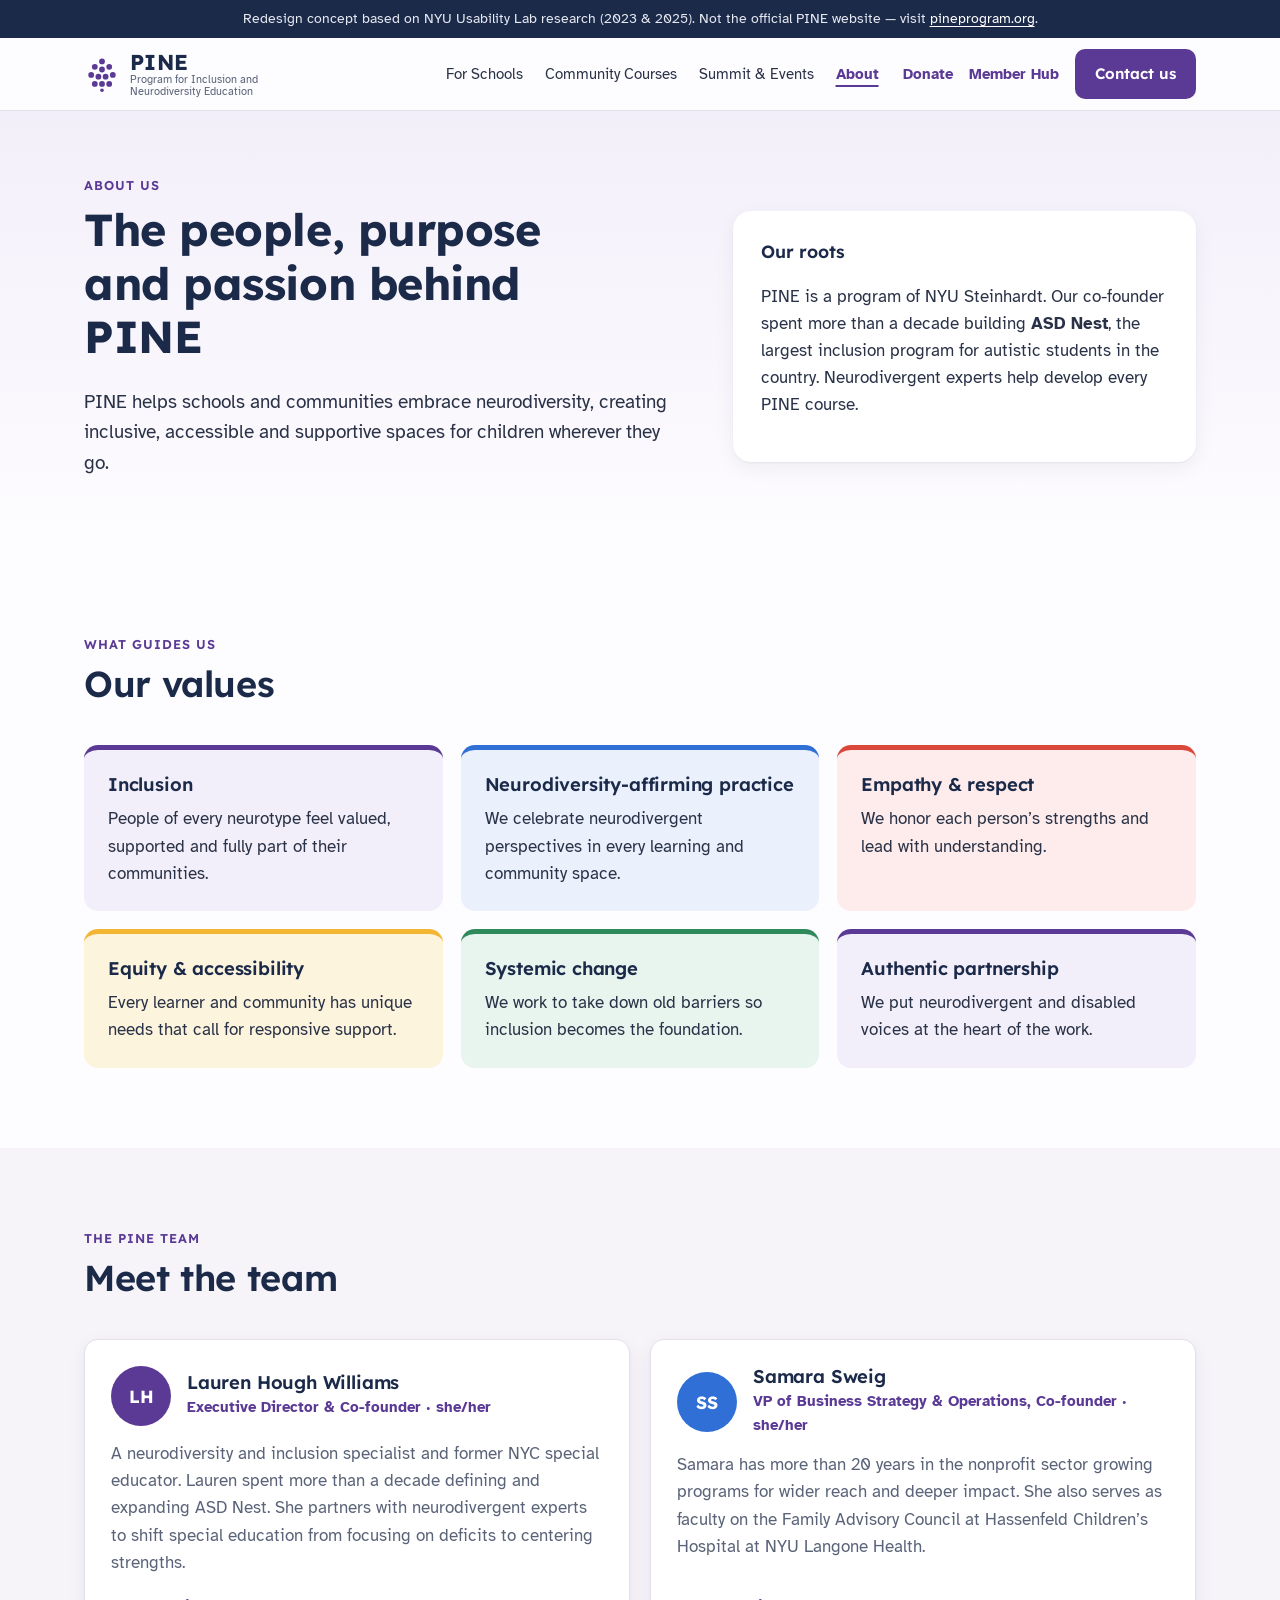
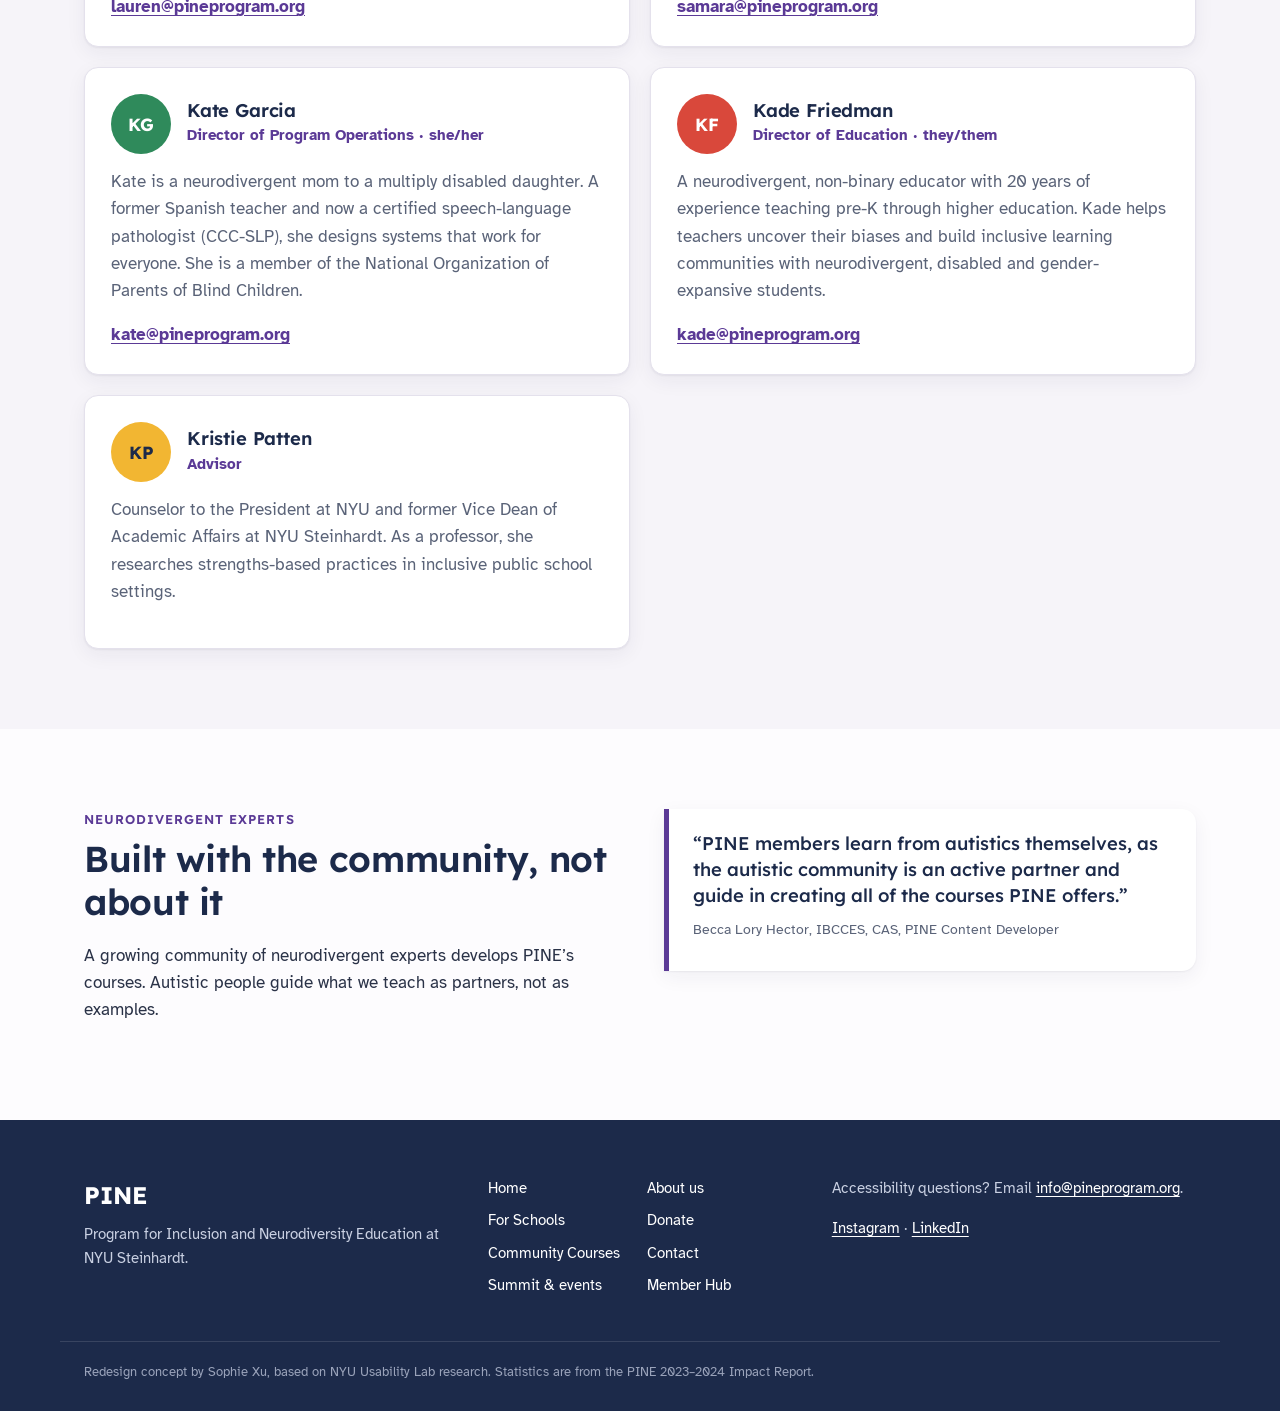
==== about.html @ afcb5412 "Add redesigned inner pages: schools, community, summit, about, donate, contact Shared header/footer " ====
<!doctype html>
<html lang="en">
<head>
  <meta charset="utf-8">
  <meta name="viewport" content="width=device-width, initial-scale=1">
  <title>About PINE — PINE (Redesign Concept)</title>
  <meta name="description" content="The people, purpose and values behind the Program for Inclusion and Neurodiversity Education at NYU Steinhardt.">
  <link rel="preconnect" href="https://fonts.googleapis.com">
  <link rel="preconnect" href="https://fonts.gstatic.com" crossorigin>
  <link href="https://fonts.googleapis.com/css2?family=Atkinson+Hyperlegible:wght@400;700&family=Lexend:wght@500;600;700&display=swap" rel="stylesheet">
  <link rel="stylesheet" href="styles.css">
</head>
<body>
  <a class="skip" href="#main">Skip to content</a>

  <div class="concept-bar" role="note">
    Redesign concept based on NYU Usability Lab research (2023 &amp; 2025). Not the official PINE website — visit <a href="https://www.pineprogram.org/">pineprogram.org</a>.
  </div>

  <header class="site-header">
    <div class="wrap header-inner">
      <a class="brand" href="index.html" aria-label="PINE home">
        <svg class="brand-mark" viewBox="0 0 40 40" aria-hidden="true">
          <g fill="currentColor">
            <circle cx="20" cy="6" r="3.2"/><circle cx="12" cy="12" r="3.2"/><circle cx="28" cy="12" r="3.2"/>
            <circle cx="20" cy="15" r="3.2"/><circle cx="8" cy="21" r="3.2"/><circle cx="32" cy="21" r="3.2"/>
            <circle cx="16" cy="23" r="3.2"/><circle cx="24" cy="23" r="3.2"/><circle cx="12" cy="31" r="3.2"/>
            <circle cx="28" cy="31" r="3.2"/><circle cx="20" cy="31" r="3.2"/><circle cx="20" cy="38" r="2"/>
          </g>
        </svg>
        <span class="brand-text"><strong>PINE</strong><small>Program for Inclusion and<br>Neurodiversity Education</small></span>
      </a>

      <button class="nav-toggle" aria-expanded="false" aria-controls="site-nav">
        <span class="sr-only">Menu</span><span class="bars" aria-hidden="true"></span>
      </button>

      <nav id="site-nav" class="site-nav" aria-label="Main">
        <ul>
          <li><a href="accelerator.html">For Schools</a></li>
          <li><a href="community.html">Community Courses</a></li>
          <li><a href="summit.html">Summit &amp; Events</a></li>
          <li><a href="about.html" aria-current="page">About</a></li>
        </ul>
        <div class="nav-actions">
          <a class="link-quiet" href="donate.html">Donate</a>
          <a class="link-quiet" href="https://pine.kdp.io/">Member Hub</a>
          <a class="btn btn-primary" href="contact.html">Contact us</a>
        </div>
      </nav>
    </div>
  </header>

  <main id="main">
    <section class="page-hero">
      <div class="wrap page-hero-grid">
        <div>
          <p class="eyebrow">About us</p>
          <h1>The people, purpose and passion behind PINE</h1>
          <p class="lead">PINE helps schools and communities embrace neurodiversity, creating inclusive, accessible and supportive spaces for children wherever they go.</p>
        </div>
        <div class="fact-card">
          <p class="fact-title">Our roots</p>
          <p>PINE is a program of NYU Steinhardt. Our co-founder spent more than a decade building <strong>ASD Nest</strong>, the largest inclusion program for autistic students in the country. Neurodivergent experts help develop every PINE course.</p>
        </div>
      </div>
    </section>

    <section class="section" aria-labelledby="values-title">
      <div class="wrap">
        <div class="section-head">
          <p class="eyebrow">What guides us</p>
          <h2 id="values-title">Our values</h2>
        </div>
        <ul class="values-grid">
          <li class="value v-purple"><h3>Inclusion</h3><p>People of every neurotype feel valued, supported and fully part of their communities.</p></li>
          <li class="value v-blue"><h3>Neurodiversity-affirming practice</h3><p>We celebrate neurodivergent perspectives in every learning and community space.</p></li>
          <li class="value v-red"><h3>Empathy &amp; respect</h3><p>We honor each person’s strengths and lead with understanding.</p></li>
          <li class="value v-yellow"><h3>Equity &amp; accessibility</h3><p>Every learner and community has unique needs that call for responsive support.</p></li>
          <li class="value v-green"><h3>Systemic change</h3><p>We work to take down old barriers so inclusion becomes the foundation.</p></li>
          <li class="value v-purple"><h3>Authentic partnership</h3><p>We put neurodivergent and disabled voices at the heart of the work.</p></li>
        </ul>
      </div>
    </section>

    <section class="section section-tint" aria-labelledby="team-title">
      <div class="wrap">
        <div class="section-head">
          <p class="eyebrow">The PINE team</p>
          <h2 id="team-title">Meet the team</h2>
        </div>
        <div class="team-grid">
          <article class="person">
            <div class="person-head">
              <span class="session-avatar av-purple" aria-hidden="true">LH</span>
              <div><h3>Lauren Hough Williams</h3><p class="role">Executive Director &amp; Co-founder · she/her</p></div>
            </div>
            <p>A neurodiversity and inclusion specialist and former NYC special educator. Lauren spent more than a decade defining and expanding ASD Nest. She partners with neurodivergent experts to shift special education from focusing on deficits to centering strengths.</p>
            <a class="person-mail" href="mailto:lauren@pineprogram.org">lauren@pineprogram.org</a>
          </article>
          <article class="person">
            <div class="person-head">
              <span class="session-avatar av-blue" aria-hidden="true">SS</span>
              <div><h3>Samara Sweig</h3><p class="role">VP of Business Strategy &amp; Operations, Co-founder · she/her</p></div>
            </div>
            <p>Samara has more than 20 years in the nonprofit sector growing programs for wider reach and deeper impact. She also serves as faculty on the Family Advisory Council at Hassenfeld Children’s Hospital at NYU Langone Health.</p>
            <a class="person-mail" href="mailto:samara@pineprogram.org">samara@pineprogram.org</a>
          </article>
          <article class="person">
            <div class="person-head">
              <span class="session-avatar av-green" aria-hidden="true">KG</span>
              <div><h3>Kate Garcia</h3><p class="role">Director of Program Operations · she/her</p></div>
            </div>
            <p>Kate is a neurodivergent mom to a multiply disabled daughter. A former Spanish teacher and now a certified speech-language pathologist (CCC-SLP), she designs systems that work for everyone. She is a member of the National Organization of Parents of Blind Children.</p>
            <a class="person-mail" href="mailto:kate@pineprogram.org">kate@pineprogram.org</a>
          </article>
          <article class="person">
            <div class="person-head">
              <span class="session-avatar av-red" aria-hidden="true">KF</span>
              <div><h3>Kade Friedman</h3><p class="role">Director of Education · they/them</p></div>
            </div>
            <p>A neurodivergent, non-binary educator with 20 years of experience teaching pre-K through higher education. Kade helps teachers uncover their biases and build inclusive learning communities with neurodivergent, disabled and gender-expansive students.</p>
            <a class="person-mail" href="mailto:kade@pineprogram.org">kade@pineprogram.org</a>
          </article>
          <article class="person">
            <div class="person-head">
              <span class="session-avatar av-yellow" aria-hidden="true">KP</span>
              <div><h3>Kristie Patten</h3><p class="role">Advisor</p></div>
            </div>
            <p>Counselor to the President at NYU and former Vice Dean of Academic Affairs at NYU Steinhardt. As a professor, she researches strengths-based practices in inclusive public school settings.</p>
          </article>
        </div>
      </div>
    </section>

    <section class="section" aria-labelledby="experts-title">
      <div class="wrap split">
        <div>
          <p class="eyebrow">Neurodivergent experts</p>
          <h2 id="experts-title">Built with the community, not about it</h2>
          <p>A growing community of neurodivergent experts develops PINE’s courses. Autistic people guide what we teach as partners, not as examples.</p>
        </div>
        <figure class="pull">
          <blockquote><p>“PINE members learn from autistics themselves, as the autistic community is an active partner and guide in creating all of the courses PINE offers.”</p></blockquote>
          <figcaption>Becca Lory Hector, IBCCES, CAS, PINE Content Developer</figcaption>
        </figure>
      </div>
    </section>
  </main>

  <footer class="site-footer">
    <div class="wrap footer-grid">
      <div>
        <p class="footer-brand">PINE</p>
        <p>Program for Inclusion and Neurodiversity Education at NYU Steinhardt.</p>
      </div>
      <nav aria-label="Footer">
        <ul>
          <li><a href="index.html">Home</a></li>
          <li><a href="accelerator.html">For Schools</a></li>
          <li><a href="community.html">Community Courses</a></li>
          <li><a href="summit.html">Summit &amp; events</a></li>
          <li><a href="about.html">About us</a></li>
          <li><a href="donate.html">Donate</a></li>
          <li><a href="contact.html">Contact</a></li>
          <li><a href="https://pine.kdp.io/">Member Hub</a></li>
        </ul>
      </nav>
      <div>
        <p>Accessibility questions? Email <a href="mailto:info@pineprogram.org?subject=Accessibility%20Inquiry">info@pineprogram.org</a>.</p>
        <p class="social"><a href="https://www.instagram.com/pineprogram">Instagram</a> · <a href="https://www.linkedin.com/company/pineprogram">LinkedIn</a></p>
      </div>
    </div>
    <p class="wrap footer-note">Redesign concept by Sophie Xu, based on NYU Usability Lab research. Statistics are from the PINE 2023–2024 Impact Report.</p>
  </footer>

  <script src="site.js"></script>
</body>
</html>
---- styles.css ----
/* PINE redesign concept
   Research-driven choices: body text at a comfortable reading size (not oversized/bold),
   generous side margins, clear heading hierarchy, short text blocks, purple brand lead. */

:root {
  --purple: #5b3a96;
  --purple-dark: #3f2670;
  --purple-tint: #f3effa;
  --navy: #1c2a4a;
  --ink: #2a3247;
  --muted: #5a6378;
  --line: #e4e1ec;
  --bg: #fdfcfe;
  --tint: #f6f4f9;
  --blue: #2f6fd6;
  --blue-tint: #eaf1fd;
  --green: #2f8a5b;
  --green-tint: #e8f5ee;
  --yellow: #f2b632;
  --yellow-tint: #fdf4dd;
  --red: #d9483b;
  --red-tint: #fdeceb;
  --radius: 14px;
  --shadow: 0 1px 2px rgba(28, 42, 74, .06), 0 6px 20px rgba(28, 42, 74, .06);
  --wrap: 1160px;
  --font-body: "Atkinson Hyperlegible", system-ui, -apple-system, "Segoe UI", sans-serif;
  --font-head: "Lexend", system-ui, -apple-system, "Segoe UI", sans-serif;
}

*, *::before, *::after { box-sizing: border-box; }
html { scroll-behavior: smooth; scroll-padding-top: 88px; }
@media (prefers-reduced-motion: reduce) { html { scroll-behavior: auto; } * { transition: none !important; } }

body {
  margin: 0;
  font-family: var(--font-body);
  font-size: 1.0625rem;
  line-height: 1.6;
  color: var(--ink);
  background: var(--bg);
  -webkit-font-smoothing: antialiased;
}

h1, h2, h3 { font-family: var(--font-head); color: var(--navy); line-height: 1.2; margin: 0 0 .5em; letter-spacing: -.01em; }
h1 { font-size: clamp(2rem, 4.2vw, 3.1rem); font-weight: 700; }
h2 { font-size: clamp(1.6rem, 3vw, 2.25rem); font-weight: 600; }
h3 { font-size: 1.15rem; font-weight: 600; }
p { margin: 0 0 1em; }
a { color: var(--purple); text-underline-offset: 3px; }
a:hover { color: var(--purple-dark); }
:focus-visible { outline: 3px solid var(--blue); outline-offset: 3px; border-radius: 4px; }
img { max-width: 100%; }

.wrap { width: 100%; max-width: var(--wrap); margin: 0 auto; padding: 0 24px; }
@media (max-width: 600px) { .wrap { padding: 0 16px; } }

.sr-only { position: absolute; width: 1px; height: 1px; padding: 0; margin: -1px; overflow: hidden; clip: rect(0 0 0 0); white-space: nowrap; border: 0; }
.skip { position: absolute; left: 12px; top: -60px; background: var(--navy); color: #fff; padding: 10px 16px; border-radius: 8px; z-index: 100; }
.skip:focus { top: 12px; color: #fff; }

.concept-bar { background: var(--navy); color: #e6e9f2; font-size: .85rem; text-align: center; padding: 8px 16px; }
.concept-bar a { color: #fff; }

/* Buttons */
.btn {
  display: inline-flex; align-items: center; justify-content: center; gap: .4em;
  font-family: var(--font-head); font-weight: 600; font-size: .95rem;
  padding: .7em 1.2em; border-radius: 10px; text-decoration: none;
  border: 2px solid transparent; cursor: pointer; transition: background .15s, color .15s, border-color .15s;
}
.btn-lg { font-size: 1.02rem; padding: .85em 1.4em; }
.btn-primary { background: var(--purple); color: #fff; }
.btn-primary:hover { background: var(--purple-dark); color: #fff; }
.btn-ghost { background: transparent; color: var(--purple); border-color: var(--purple); }
.btn-ghost:hover { background: var(--purple-tint); }
.btn-light { background: #fff; color: var(--purple-dark); }
.btn-light:hover { background: var(--purple-tint); color: var(--purple-dark); }

.eyebrow { font-family: var(--font-head); font-size: .8rem; font-weight: 600; letter-spacing: .08em; text-transform: uppercase; color: var(--purple); margin-bottom: .6em; }
.eyebrow-light { color: #cdbff0; }

/* Header */
.site-header { position: sticky; top: 0; z-index: 50; background: rgba(253, 252, 254, .94); backdrop-filter: saturate(1.4) blur(8px); border-bottom: 1px solid var(--line); }
.header-inner { display: flex; align-items: center; gap: 24px; min-height: 72px; }
.brand { display: flex; align-items: center; gap: 10px; text-decoration: none; color: var(--purple); }
.brand-mark { width: 36px; height: 36px; }
.brand-text { display: flex; flex-direction: column; line-height: 1.1; }
.brand-text strong { font-family: var(--font-head); font-size: 1.35rem; color: var(--navy); letter-spacing: .02em; }
.brand-text small { font-size: .68rem; color: var(--muted); }
.site-nav { display: flex; align-items: center; gap: 24px; margin-left: auto; }
.site-nav ul { display: flex; gap: 22px; list-style: none; margin: 0; padding: 0; }
.site-nav ul a { color: var(--ink); text-decoration: none; font-size: .95rem; }
.site-nav ul a:hover { color: var(--purple); text-decoration: underline; }
.nav-actions { display: flex; align-items: center; gap: 16px; }
.link-quiet { font-size: .95rem; font-weight: 700; text-decoration: none; }
.nav-toggle { display: none; margin-left: auto; background: none; border: 0; padding: 10px; cursor: pointer; }
.bars, .bars::before, .bars::after { display: block; width: 24px; height: 2px; background: var(--navy); position: relative; border-radius: 2px; }
.bars::before, .bars::after { content: ""; position: absolute; }
.bars::before { top: -7px; } .bars::after { top: 7px; }

@media (max-width: 980px) {
  .nav-toggle { display: block; }
  .site-nav { display: none; position: absolute; left: 0; right: 0; top: 100%; background: var(--bg); border-bottom: 1px solid var(--line); flex-direction: column; align-items: stretch; padding: 12px 16px 20px; gap: 12px; box-shadow: var(--shadow); }
  .site-nav.open { display: flex; }
  .site-nav ul { flex-direction: column; gap: 0; }
  .site-nav ul a { display: block; padding: 12px 4px; border-bottom: 1px solid var(--line); font-size: 1.05rem; }
  .nav-actions { flex-direction: column; align-items: stretch; }
  .link-quiet { padding: 8px 4px; }
}

/* Hero */
.hero { position: relative; isolation: isolate; padding: 72px 0 64px; background: linear-gradient(180deg, var(--purple-tint) 0%, var(--bg) 100%); overflow: hidden; }
.hero-grid { display: grid; grid-template-columns: 1.25fr 1fr; gap: 56px; align-items: center; }
.lead { font-size: 1.2rem; color: var(--ink); max-width: 36em; }
.hero-ctas { display: flex; flex-wrap: wrap; gap: 12px; margin: 28px 0; }
.trust { display: flex; flex-wrap: wrap; gap: 8px 28px; list-style: none; padding: 0; margin: 0; color: var(--muted); font-size: .95rem; }
.trust strong { color: var(--navy); font-family: var(--font-head); }

.hero-quote { position: relative; margin: 0; background: #fff; border-radius: 20px; padding: 36px 32px 28px; box-shadow: var(--shadow); }
.hero-quote .blob { position: absolute; z-index: -1; inset: -40px -60px auto auto; width: 280px; height: 280px; border-radius: 50%; background: radial-gradient(circle at 30% 30%, var(--yellow) 0 45%, transparent 46%), radial-gradient(circle at 70% 70%, var(--blue) 0 40%, transparent 41%); opacity: .9; }
.hero-quote blockquote { margin: 0 0 14px; }
.hero-quote blockquote p { font-family: var(--font-head); font-size: 1.45rem; line-height: 1.35; color: var(--navy); font-weight: 500; margin: 0; }
.hero-quote blockquote p::before { content: ""; display: block; width: 44px; height: 6px; border-radius: 3px; background: var(--red); margin-bottom: 18px; }
.hero-quote figcaption { color: var(--muted); font-size: .9rem; margin-bottom: 14px; }
.quote-more { font-weight: 700; text-decoration: none; }

@media (max-width: 860px) {
  .hero { padding: 44px 0 48px; }
  .hero-grid { grid-template-columns: 1fr; gap: 40px; }
  .hero-quote .blob { width: 180px; height: 180px; inset: -30px -40px auto auto; }
}

/* Gap */
.gap { background: var(--purple-dark); color: #ece8f6; padding: 64px 0 28px; }
.gap h2 { color: #fff; }
.gap-grid { display: grid; grid-template-columns: 1.1fr 1fr; gap: 48px; align-items: center; }
.gap-stats { display: grid; gap: 14px; margin: 0; }
.gap-stats div { display: flex; align-items: baseline; gap: 18px; background: rgba(255,255,255,.08); border-radius: var(--radius); padding: 16px 20px; }
.gap-stats dt { font-family: var(--font-head); font-size: 2.2rem; font-weight: 700; color: #fff; min-width: 3.2ch; }
.gap-stats div:nth-child(3) dt { color: var(--yellow); }
.gap-stats dd { margin: 0; }
.source { font-size: .8rem; color: #bfb3dd; margin-top: 28px; }
@media (max-width: 860px) { .gap-grid { grid-template-columns: 1fr; gap: 28px; } }

/* Sections */
.section { padding: 80px 0; }
.section-tint { background: var(--tint); }
.section-dark { background: var(--navy); color: #e3e7f1; }
.section-dark h2 { color: #fff; }
.section-head { max-width: 720px; margin-bottom: 40px; }
.section-sub { color: var(--muted); font-size: 1.1rem; }
@media (max-width: 600px) { .section { padding: 56px 0; } }

/* Offer */
.offer-grid { list-style: none; margin: 0; padding: 0; display: grid; grid-template-columns: repeat(3, 1fr); gap: 20px; }
.offer-card { background: #fff; border: 1px solid var(--line); border-radius: var(--radius); padding: 26px; box-shadow: var(--shadow); display: flex; flex-direction: column; }
.offer-card p { color: var(--muted); }
.offer-card .proof { margin: auto 0 0; padding-top: 12px; border-top: 1px dashed var(--line); color: var(--ink); font-size: .92rem; }
.offer-card .proof strong { color: var(--purple); font-family: var(--font-head); }
.offer-icon { display: grid; place-items: center; width: 48px; height: 48px; border-radius: 12px; margin-bottom: 16px; }
.offer-icon svg { width: 26px; height: 26px; fill: currentColor; }
.c-purple { background: var(--purple-tint); color: var(--purple); }
.c-blue { background: var(--blue-tint); color: var(--blue); }
.c-green { background: var(--green-tint); color: var(--green); }
.c-yellow { background: var(--yellow-tint); color: #a8740a; }
.c-red { background: var(--red-tint); color: var(--red); }
@media (max-width: 980px) { .offer-grid { grid-template-columns: repeat(2, 1fr); } }
@media (max-width: 620px) { .offer-grid { grid-template-columns: 1fr; } }

.topics { margin-top: 56px; }
.topics-head { display: flex; flex-wrap: wrap; align-items: baseline; gap: 4px 16px; margin-bottom: 18px; }
.topics-head h3 { margin: 0; font-size: 1.3rem; }
.topics-head p { margin: 0; color: var(--muted); }
.topic-row { list-style: none; margin: 0; padding: 4px 2px 16px; display: grid; grid-auto-flow: column; grid-auto-columns: minmax(220px, 1fr); gap: 16px; overflow-x: auto; scroll-snap-type: x mandatory; }
.topic { scroll-snap-align: start; border-radius: var(--radius); padding: 22px 20px; min-height: 170px; display: flex; flex-direction: column; gap: 6px; border: 1px solid var(--line); }
.topic strong { font-family: var(--font-head); font-size: 1.08rem; color: var(--navy); line-height: 1.25; }
.topic span:last-child { color: var(--muted); font-size: .93rem; }
.tag { align-self: flex-start; font-size: .75rem; font-weight: 700; padding: 3px 10px; border-radius: 99px; background: #fff; color: var(--purple); margin-bottom: auto; }
.t1 { background: var(--purple-tint); } .t2 { background: var(--blue-tint); } .t3 { background: var(--yellow-tint); }
.t4 { background: var(--green-tint); } .t5 { background: var(--red-tint); }

/* Stories */
.story-grid { display: grid; grid-template-columns: 1.4fr 1fr 1fr; grid-template-rows: auto auto; gap: 20px; }
.story { background: #fff; border-radius: var(--radius); padding: 26px; box-shadow: var(--shadow); border: 1px solid var(--line); }
.story-feature { grid-row: span 2; background: var(--purple); color: #f1ecfb; border: 0; display: flex; flex-direction: column; }
.story-feature .story-quote { color: #fff; font-size: 1.7rem; }
.story-feature .more summary { color: #fff; }
.story-feature .cite { color: #d6caf2; }
.story-feature blockquote p { color: #fff; }
.story-grid .story:last-child { grid-column: 2 / span 2; }
.story-kicker { font-size: .8rem; font-weight: 700; letter-spacing: .06em; text-transform: uppercase; color: var(--red); margin-bottom: .4em; }
.story-quote { font-family: var(--font-head); font-weight: 500; font-size: 1.25rem; line-height: 1.35; color: var(--navy); }
.story-quote.sm { font-size: 1.12rem; }
.more { margin-top: auto; }
.more summary { cursor: pointer; font-weight: 700; color: var(--purple); list-style: none; display: inline-flex; align-items: center; gap: 6px; }
.more summary::-webkit-details-marker { display: none; }
.more summary::after { content: "+"; font-size: 1.2em; line-height: 1; }
.more[open] summary::after { content: "–"; }
.more[open] summary { margin-bottom: 12px; }
.more blockquote { margin: 0 0 8px; padding-left: 14px; border-left: 3px solid var(--yellow); }
.cite { font-size: .85rem; color: var(--muted); margin: 0; }
@media (max-width: 900px) {
  .story-grid { grid-template-columns: 1fr 1fr; }
  .story-feature { grid-column: 1 / -1; grid-row: auto; }
  .story-grid .story:last-child { grid-column: auto; }
}
@media (max-width: 600px) { .story-grid { grid-template-columns: 1fr; } }

/* Looks */
.looks-grid { display: grid; grid-template-columns: repeat(3, 1fr); gap: 24px; }
.look p { color: var(--muted); }
.look-art { height: 150px; border-radius: var(--radius); margin-bottom: 18px; display: flex; align-items: center; justify-content: center; gap: 10px; }
.art-schedule { background: var(--blue-tint); }
.art-schedule span { width: 46px; height: 58px; background: #fff; border-radius: 8px; display: grid; place-items: center; font-size: 1.4rem; color: var(--blue); box-shadow: var(--shadow); }
.art-choice { background: var(--yellow-tint); }
.art-choice span { width: 44px; height: 44px; border-radius: 50%; background: var(--yellow); }
.art-choice span:nth-child(2) { background: var(--red); transform: translateY(-14px); }
.art-choice span:nth-child(3) { background: var(--purple); }
.art-reset { background: var(--green-tint); }
.art-reset span { width: 120px; height: 70px; border-radius: 60px 60px 18px 18px; background: var(--green); opacity: .85; }
@media (max-width: 820px) { .looks-grid { grid-template-columns: 1fr; } .look-art { height: 110px; } }

/* Results */
.results-grid { display: grid; grid-template-columns: repeat(4, 1fr); gap: 20px; margin: 0 0 40px; }
.results-grid div { border-top: 3px solid var(--yellow); padding-top: 18px; }
.results-grid dt { font-family: var(--font-head); font-size: 2.8rem; font-weight: 700; color: #fff; line-height: 1; margin-bottom: 10px; }
.results-grid dd { margin: 0; color: #c9d0e2; }
.reach { display: flex; flex-wrap: wrap; align-items: center; gap: 12px 36px; padding-top: 28px; border-top: 1px solid rgba(255,255,255,.15); }
.reach p { margin: 0; color: #c9d0e2; }
.reach strong { color: #fff; font-family: var(--font-head); font-size: 1.2rem; }
.reach .btn { margin-left: auto; }
@media (max-width: 900px) { .results-grid { grid-template-columns: repeat(2, 1fr); } .reach .btn { margin-left: 0; } }
@media (max-width: 480px) { .results-grid { grid-template-columns: 1fr; } }

/* Cases */
.case-grid { display: grid; grid-template-columns: repeat(3, 1fr); gap: 20px; }
.case { background: #fff; border: 1px solid var(--line); border-radius: var(--radius); padding: 26px; display: flex; flex-direction: column; box-shadow: var(--shadow); }
.case-district { font-size: .85rem; font-weight: 700; color: var(--green); margin-bottom: .5em; }
.case blockquote { margin: 0 0 8px; }
.case blockquote p { color: var(--ink); font-style: italic; margin: 0; }
.case .cite { margin-bottom: 18px; }
.case-link { margin-top: auto; font-weight: 700; text-decoration: none; display: inline-flex; gap: 6px; }
@media (max-width: 900px) { .case-grid { grid-template-columns: 1fr; } }

/* Audiences */
.aud-grid { list-style: none; margin: 0; padding: 0; display: grid; grid-template-columns: repeat(6, 1fr); gap: 16px; }
.aud-grid li { grid-column: span 2; }
.aud-grid li:nth-child(4), .aud-grid li:nth-child(5) { grid-column: span 3; }
.aud { display: flex; flex-direction: column; gap: 6px; height: 100%; padding: 22px 24px; border-radius: var(--radius); text-decoration: none; color: var(--ink); border-left: 5px solid; transition: transform .15s; }
.aud:hover { transform: translateY(-2px); color: var(--ink); }
.aud strong { font-family: var(--font-head); color: var(--navy); font-size: 1.08rem; }
.aud strong::after { content: " →"; color: var(--purple); }
.aud span { color: var(--muted); font-size: .95rem; }
.aud-purple { background: var(--purple-tint); border-color: var(--purple); }
.aud-blue { background: var(--blue-tint); border-color: var(--blue); }
.aud-green { background: var(--green-tint); border-color: var(--green); }
.aud-yellow { background: var(--yellow-tint); border-color: var(--yellow); }
.aud-red { background: var(--red-tint); border-color: var(--red); }
@media (max-width: 900px) { .aud-grid { grid-template-columns: 1fr 1fr; } .aud-grid li, .aud-grid li:nth-child(4), .aud-grid li:nth-child(5) { grid-column: auto; } }
@media (max-width: 600px) { .aud-grid { grid-template-columns: 1fr; } }

/* FAQ — native details, several can be open at once, not tagged as headings */
.faq-wrap { display: grid; grid-template-columns: 1fr 1.5fr; gap: 48px; align-items: start; }
.faq details { border-bottom: 1px solid var(--line); }
.faq details:first-child { border-top: 1px solid var(--line); }
.faq summary { cursor: pointer; list-style: none; padding: 20px 40px 20px 0; position: relative; font-family: var(--font-head); font-weight: 500; font-size: 1.08rem; color: var(--navy); }
.faq summary::-webkit-details-marker { display: none; }
.faq summary::after { content: ""; position: absolute; right: 8px; top: 50%; width: 10px; height: 10px; border-right: 2px solid var(--purple); border-bottom: 2px solid var(--purple); transform: translateY(-70%) rotate(45deg); transition: transform .2s; }
.faq details[open] summary::after { transform: translateY(-30%) rotate(-135deg); }
.faq details > *:not(summary) { color: var(--muted); }
.faq details ul { margin: 0 0 1em; padding-left: 1.2em; }
.faq details[open] { padding-bottom: 8px; }
@media (max-width: 860px) { .faq-wrap { grid-template-columns: 1fr; gap: 8px; } }

/* Experts */
.expert-grid { display: grid; grid-template-columns: 1fr 1fr; gap: 20px; }
.expert { margin: 0; background: #fff; border-radius: var(--radius); padding: 30px; border-top: 5px solid var(--purple); box-shadow: var(--shadow); }
.expert:nth-child(2) { border-top-color: var(--blue); }
.expert blockquote { margin: 0 0 16px; }
.expert blockquote p { font-size: 1.12rem; color: var(--ink); margin: 0; }
.expert figcaption { color: var(--muted); font-size: .92rem; }
.expert figcaption strong { color: var(--navy); }
@media (max-width: 760px) { .expert-grid { grid-template-columns: 1fr; } }

/* Share */
.share { display: grid; grid-template-columns: 1fr 1.6fr; gap: 40px; align-items: center; }
.share-box { background: var(--yellow-tint); border: 1px solid #f0dca6; border-radius: var(--radius); padding: 28px; }
.share-box p { color: var(--ink); }
.copy-status { margin-left: 12px; font-weight: 700; color: var(--green); }
@media (max-width: 860px) { .share { grid-template-columns: 1fr; gap: 16px; } }

/* CTA */
.cta { padding: 80px 0; background:
  radial-gradient(circle at 0% 0%, var(--yellow) 0 120px, transparent 121px),
  radial-gradient(circle at 100% 100%, var(--blue) 0 140px, transparent 141px),
  var(--purple-tint); }
.cta-inner { text-align: center; max-width: 760px; }
.cta-inner p { color: var(--muted); font-size: 1.1rem; }
.cta .hero-ctas { justify-content: center; }
@media (max-width: 600px) { .cta { background: var(--purple-tint); padding: 56px 0; } }

/* Footer */
.site-footer { background: var(--navy); color: #c9d0e2; padding: 56px 0 28px; font-size: .95rem; }
.site-footer a { color: #fff; }
.footer-grid { display: grid; grid-template-columns: 1.2fr 1fr 1.2fr; gap: 40px; }
.footer-brand { font-family: var(--font-head); font-size: 1.5rem; font-weight: 700; color: #fff; margin-bottom: .3em; }
.site-footer ul { list-style: none; margin: 0; padding: 0; columns: 2; }
.site-footer li { margin-bottom: 8px; }
.site-footer ul a { text-decoration: none; }
.site-footer ul a:hover { text-decoration: underline; }
.footer-note { margin-top: 36px; padding-top: 20px; border-top: 1px solid rgba(255,255,255,.12); font-size: .82rem; color: #9aa3ba; }
@media (max-width: 760px) { .footer-grid { grid-template-columns: 1fr; gap: 24px; } }

/* ---------- Inner pages ---------- */
.site-nav ul a[aria-current="page"] { color: var(--purple); font-weight: 700; text-decoration: underline; text-decoration-thickness: 2px; text-underline-offset: 6px; }

.page-hero { padding: 64px 0 56px; background: linear-gradient(180deg, var(--purple-tint) 0%, var(--bg) 100%); }
.hero-green { background: linear-gradient(180deg, var(--green-tint) 0%, var(--bg) 100%); }
.hero-blue { background: linear-gradient(180deg, var(--blue-tint) 0%, var(--bg) 100%); }
.hero-warm { background: linear-gradient(180deg, var(--yellow-tint) 0%, var(--bg) 100%); }
.page-hero h1 { font-size: clamp(2rem, 4vw, 2.8rem); max-width: 18ch; }
.page-hero-grid { display: grid; grid-template-columns: 1.3fr 1fr; gap: 48px; align-items: center; }
@media (max-width: 860px) { .page-hero { padding: 44px 0 40px; } .page-hero-grid { grid-template-columns: 1fr; gap: 28px; } }

.fact-card { background: #fff; border-radius: 18px; padding: 26px 28px; box-shadow: var(--shadow); margin: 0; }
.fact-card > div { display: grid; grid-template-columns: 8.5em 1fr; gap: 12px; padding: 12px 0; border-bottom: 1px solid var(--line); }
.fact-card > div:last-child { border-bottom: 0; }
.fact-card dt { font-weight: 700; color: var(--navy); }
.fact-card dd { margin: 0; color: var(--muted); }
.fact-title { font-family: var(--font-head); font-weight: 600; color: var(--navy); font-size: 1.1rem; }
@media (max-width: 420px) { .fact-card > div { grid-template-columns: 1fr; gap: 2px; } }

.pill-list { list-style: none; margin: 0; padding: 0; display: flex; flex-wrap: wrap; gap: 8px; }
.pill-list li { background: var(--green-tint); color: #1f5e3d; border-radius: 99px; padding: 6px 14px; font-size: .92rem; font-weight: 700; }

.steps { list-style: none; margin: 0; padding: 0; display: grid; grid-template-columns: repeat(4, 1fr); gap: 20px; }
.step { background: #fff; border: 1px solid var(--line); border-radius: var(--radius); padding: 26px 22px; box-shadow: var(--shadow); }
.step p { color: var(--muted); margin: 0; }
.step-num { display: grid; place-items: center; width: 40px; height: 40px; border-radius: 50%; background: var(--purple); color: #fff; font-family: var(--font-head); font-weight: 700; margin-bottom: 14px; }
.step:nth-child(2) .step-num { background: var(--blue); }
.step:nth-child(3) .step-num { background: var(--green); }
.step:nth-child(4) .step-num { background: var(--red); }
@media (max-width: 900px) { .steps { grid-template-columns: 1fr 1fr; } }
@media (max-width: 520px) { .steps { grid-template-columns: 1fr; } }

.mini-stats { display: grid; grid-template-columns: repeat(3, 1fr); gap: 20px; margin: 40px 0 0; }
.mini-stats div { background: var(--purple-tint); border-radius: var(--radius); padding: 22px; }
.mini-stats.on-tint div { background: #fff; }
.mini-stats dt { font-family: var(--font-head); font-size: 2.2rem; font-weight: 700; color: var(--purple); line-height: 1.1; }
.mini-stats dd { margin: 4px 0 0; color: var(--ink); }
.section .source { color: var(--muted); margin-top: 14px; }
@media (max-width: 720px) { .mini-stats { grid-template-columns: 1fr; } }

.date-grid { list-style: none; margin: 0 0 32px; padding: 0; display: grid; grid-template-columns: repeat(3, 1fr); gap: 20px; }
.date-card { background: #fff; border-radius: var(--radius); padding: 22px 24px; border: 1px solid var(--line); border-top: 5px solid var(--green); box-shadow: var(--shadow); }
.date-card p { margin: 0; font-size: 1.1rem; color: var(--ink); }
.date-card.is-full { border-top-color: var(--line); background: var(--tint); box-shadow: none; }
.date-top { display: flex; justify-content: space-between; align-items: center; gap: 12px; margin-bottom: 8px; }
.date-top h3 { margin: 0; }
.badge { font-size: .78rem; font-weight: 700; padding: 3px 10px; border-radius: 99px; background: var(--green-tint); color: #1f5e3d; }
.badge-full { background: #e6e3ec; color: #4a5266; }
@media (max-width: 820px) { .date-grid { grid-template-columns: 1fr; } }

.callouts { display: grid; grid-template-columns: 1fr 1fr; gap: 20px; }
.callout { background: #fff; border: 1px solid var(--line); border-radius: var(--radius); padding: 26px; }
.callout p:last-child { margin-bottom: 0; }
.callout-accent { background: var(--purple-tint); border-color: #ddd3f0; }
@media (max-width: 760px) { .callouts { grid-template-columns: 1fr; } }

.split { display: grid; grid-template-columns: 1fr 1fr; gap: 48px; align-items: start; }
@media (max-width: 860px) { .split { grid-template-columns: 1fr; gap: 24px; } }
.big { font-size: 1.3rem; line-height: 1.5; color: var(--navy); }

.quote-stack { display: grid; gap: 18px; }
.pull { margin: 0; background: #fff; border-left: 5px solid var(--purple); border-radius: 0 var(--radius) var(--radius) 0; padding: 22px 24px; box-shadow: var(--shadow); }
.pull-blue { border-left-color: var(--blue); }
.pull blockquote { margin: 0 0 10px; }
.pull blockquote p { font-family: var(--font-head); font-weight: 500; font-size: 1.15rem; color: var(--navy); margin: 0; line-height: 1.4; }
.pull figcaption { color: var(--muted); font-size: .9rem; margin-bottom: 8px; }

.check-grid { list-style: none; margin: 0; padding: 0; display: grid; grid-template-columns: repeat(2, 1fr); gap: 14px 28px; }
.ticks { list-style: none; margin: 0 0 1.2em; padding: 0; display: grid; gap: 10px; }
.check-grid li, .ticks li { position: relative; padding-left: 32px; }
.check-grid li::before, .ticks li::before {
  content: ""; position: absolute; left: 0; top: .2em; width: 20px; height: 20px; border-radius: 50%;
  background: var(--green) url("data:image/svg+xml,%3Csvg xmlns=%22http://www.w3.org/2000/svg%22 viewBox=%220 0 20 20%22%3E%3Cpath d=%22M5 10.5l3 3 7-7%22 stroke=%22white%22 stroke-width=%222.2%22 fill=%22none%22 stroke-linecap=%22round%22 stroke-linejoin=%22round%22/%3E%3C/svg%3E") center/14px no-repeat;
}
.note { color: var(--muted); margin-top: 24px; }
@media (max-width: 700px) { .check-grid { grid-template-columns: 1fr; } }

.product-grid { display: grid; grid-template-columns: 1.5fr 1fr; gap: 20px; align-items: start; }
.product { background: #fff; border: 1px solid var(--line); border-radius: var(--radius); padding: 30px; box-shadow: var(--shadow); }
.product h3 { font-size: 1.35rem; }
.product h4 { font-family: var(--font-head); color: var(--navy); margin: 1.2em 0 .6em; font-size: 1rem; }
.product-alt { background: var(--yellow-tint); border-color: #f0dca6; }
.product-type { font-size: .82rem; font-weight: 700; color: var(--green); text-transform: uppercase; letter-spacing: .05em; }
.meta-row { list-style: none; margin: 0 0 16px; padding: 0; display: flex; flex-wrap: wrap; gap: 8px; }
.meta-row li { background: var(--tint); border-radius: 8px; padding: 4px 10px; font-size: .9rem; font-weight: 700; color: var(--navy); }
@media (max-width: 860px) { .product-grid { grid-template-columns: 1fr; } }

.contact-cards { display: grid; gap: 12px; }
.contact-card { display: flex; flex-direction: column; background: #fff; border: 1px solid var(--line); border-radius: var(--radius); padding: 18px 22px; text-decoration: none; color: var(--ink); }
.contact-card:hover { border-color: var(--purple); color: var(--ink); }
.contact-card strong { color: var(--navy); font-family: var(--font-head); }
.contact-card span { color: var(--purple); }

.session-list { display: grid; gap: 18px; }
.session { display: grid; grid-template-columns: auto 1fr; gap: 22px; background: #fff; border: 1px solid var(--line); border-radius: var(--radius); padding: 26px; box-shadow: var(--shadow); }
.session-avatar { display: grid; place-items: center; width: 60px; height: 60px; border-radius: 50%; font-family: var(--font-head); font-weight: 700; font-size: 1.1rem; color: #fff; flex: none; }
.av-purple { background: var(--purple); }
.av-red { background: var(--red); }
.av-green { background: var(--green); }
.av-blue { background: var(--blue); }
.av-yellow { background: var(--yellow); color: var(--navy); }
.session-tag { font-size: .78rem; font-weight: 700; color: var(--red); text-transform: uppercase; letter-spacing: .06em; margin-bottom: .3em; }
.session h3 { font-size: 1.25rem; }
.speaker { color: var(--muted); font-size: .95rem; }
.takeaway { background: var(--tint); border-radius: 10px; padding: 12px 16px; }
@media (max-width: 600px) { .session { grid-template-columns: 1fr; gap: 12px; } .session-avatar { width: 48px; height: 48px; font-size: .95rem; } }

.expert-grid.three { grid-template-columns: repeat(3, 1fr); }
@media (max-width: 900px) { .expert-grid.three { grid-template-columns: 1fr; } }

.values-grid { list-style: none; margin: 0; padding: 0; display: grid; grid-template-columns: repeat(3, 1fr); gap: 18px; }
.value { border-radius: var(--radius); padding: 24px; border-top: 5px solid; }
.value p { margin: 0; color: var(--ink); }
.v-purple { background: var(--purple-tint); border-color: var(--purple); }
.v-blue { background: var(--blue-tint); border-color: var(--blue); }
.v-red { background: var(--red-tint); border-color: var(--red); }
.v-yellow { background: var(--yellow-tint); border-color: var(--yellow); }
.v-green { background: var(--green-tint); border-color: var(--green); }
@media (max-width: 900px) { .values-grid { grid-template-columns: 1fr 1fr; } }
@media (max-width: 560px) { .values-grid { grid-template-columns: 1fr; } }

.team-grid { display: grid; grid-template-columns: repeat(2, 1fr); gap: 20px; }
.person { background: #fff; border: 1px solid var(--line); border-radius: var(--radius); padding: 26px; box-shadow: var(--shadow); display: flex; flex-direction: column; }
.person > p { color: var(--muted); }
.person-head { display: flex; align-items: center; gap: 16px; margin-bottom: 14px; }
.person-head h3 { margin: 0 0 2px; }
.role { margin: 0; font-size: .92rem; color: var(--purple); font-weight: 700; }
.person-mail { margin-top: auto; font-weight: 700; }
@media (max-width: 760px) { .team-grid { grid-template-columns: 1fr; } }

.section-tight { padding: 40px 0; }
.path-grid { list-style: none; margin: 0; padding: 0; display: grid; grid-template-columns: repeat(3, 1fr); gap: 14px; }
.path { width: 100%; height: 100%; text-align: left; display: flex; flex-direction: column; gap: 4px; background: #fff; border: 2px solid var(--line); border-radius: var(--radius); padding: 18px 20px; cursor: pointer; font: inherit; color: var(--ink); }
.path strong { font-family: var(--font-head); color: var(--navy); }
.path span { color: var(--muted); font-size: .92rem; }
.path:hover { border-color: #c9bce6; }
.path[aria-pressed="true"] { border-color: var(--purple); background: var(--purple-tint); }
@media (max-width: 860px) { .path-grid { grid-template-columns: 1fr 1fr; } }
@media (max-width: 520px) { .path-grid { grid-template-columns: 1fr; } }

.form-layout { display: grid; grid-template-columns: 1fr 1.6fr; gap: 48px; align-items: start; }
@media (max-width: 860px) { .form-layout { grid-template-columns: 1fr; gap: 20px; } }
.notice { background: var(--yellow-tint); border: 1px solid #f0dca6; border-radius: 12px; padding: 16px 18px; font-size: .95rem; }
.form { background: #fff; border-radius: 18px; padding: 30px; box-shadow: var(--shadow); }
.field { margin: 0 0 20px; border: 0; padding: 0; min-width: 0; }
.field-row { display: grid; grid-template-columns: 1fr 1fr; gap: 16px; }
@media (max-width: 520px) { .field-row { grid-template-columns: 1fr; gap: 0; } .form { padding: 22px; } }
.field label, .field legend { display: block; font-weight: 700; color: var(--navy); margin-bottom: 6px; padding: 0; }
.field input:not([type=checkbox]), .field select, .field textarea { width: 100%; font: inherit; padding: 11px 14px; border: 1.5px solid #8f89a0; border-radius: 10px; background: #fff; color: var(--ink); }
.field input:focus, .field select:focus, .field textarea:focus { outline: 3px solid var(--blue); outline-offset: 1px; border-color: var(--blue); }
.field-help { font-size: .88rem; color: var(--muted); margin: 6px 0 0; }
.checks { display: grid; grid-template-columns: 1fr 1fr; gap: 8px 16px; }
.checks label { font-weight: 400; color: var(--ink); display: flex; gap: 10px; align-items: center; margin: 0; }
.checks input { width: 18px; height: 18px; accent-color: var(--purple); flex: none; }
@media (max-width: 520px) { .checks { grid-template-columns: 1fr; } }
.form-status { margin: 14px 0 0; color: var(--ink); }
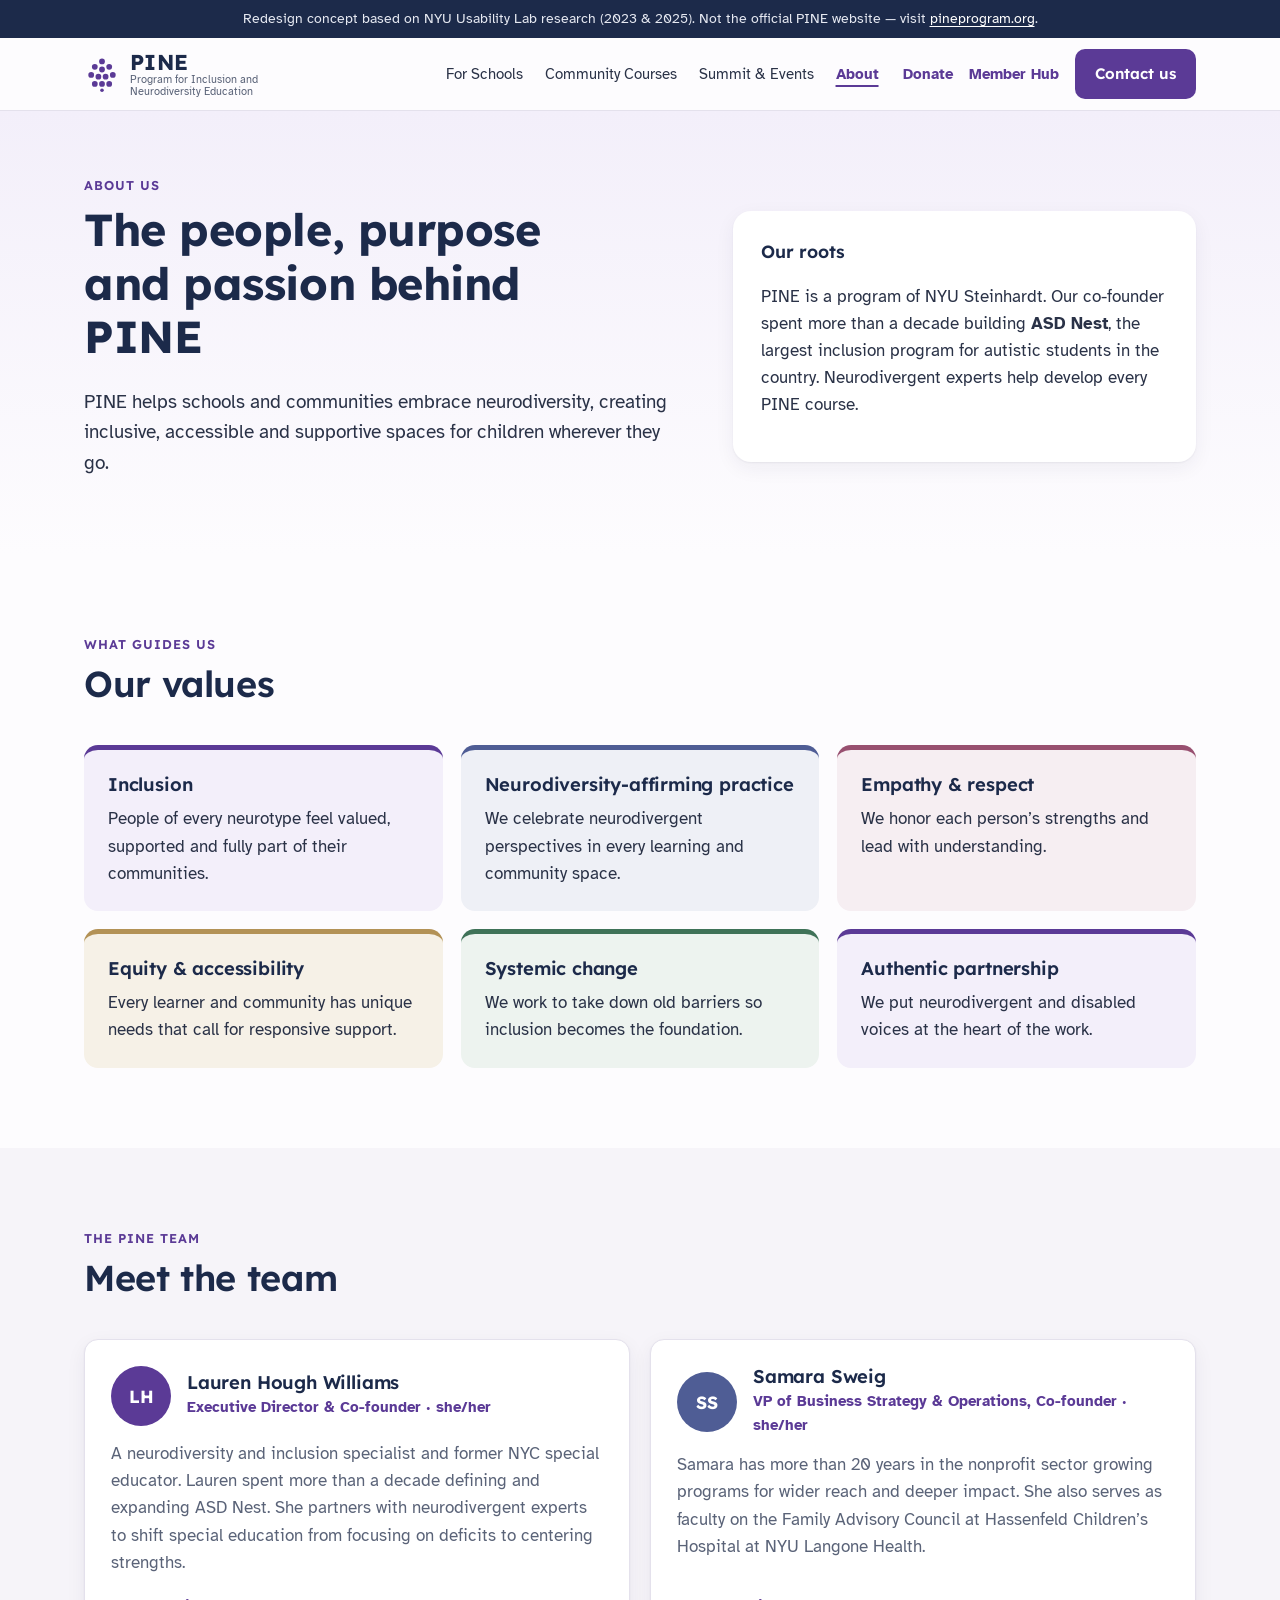
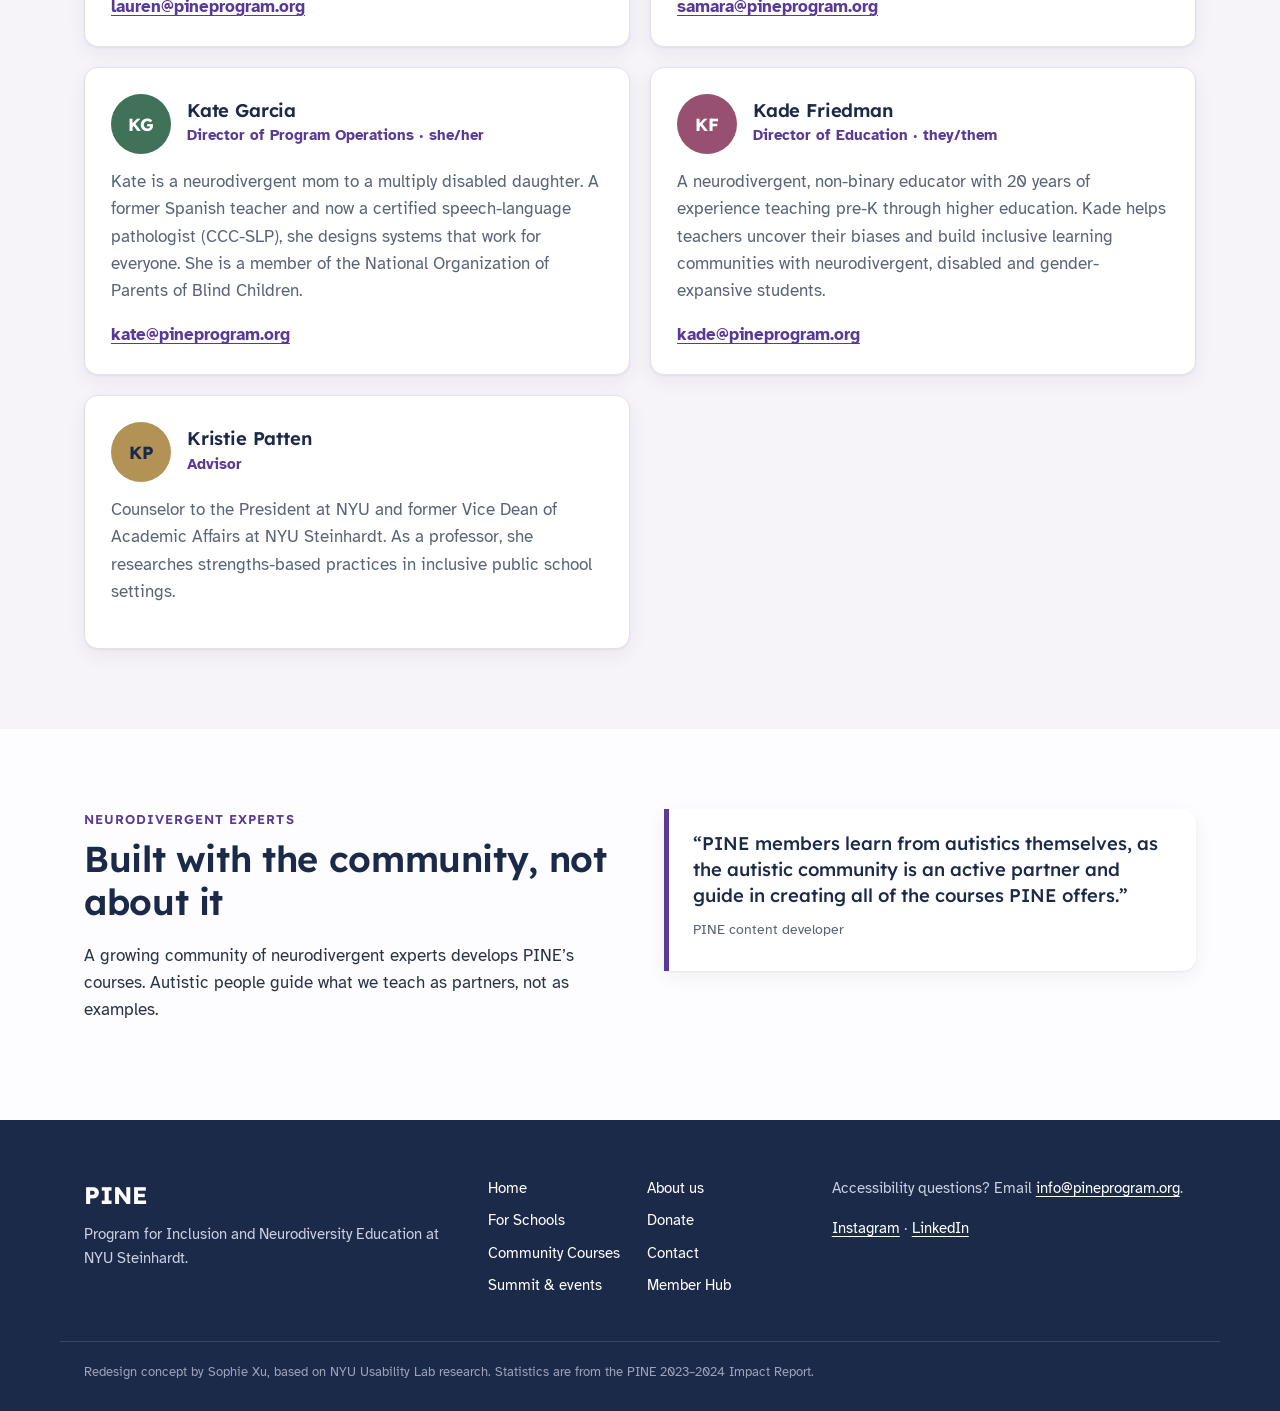
==== commit 0422eb8c: "Muted palette, school names strip, what-changed story dialogs, survey quotes, hosted PDFs Quotes att" ====
--- a/about.html
+++ b/about.html
@@ -142,7 +142,7 @@
         </div>
         <figure class="pull">
           <blockquote><p>“PINE members learn from autistics themselves, as the autistic community is an active partner and guide in creating all of the courses PINE offers.”</p></blockquote>
-          <figcaption>Becca Lory Hector, IBCCES, CAS, PINE Content Developer</figcaption>
+          <figcaption>PINE content developer</figcaption>
         </figure>
       </div>
     </section>
--- a/styles.css
+++ b/styles.css
@@ -12,14 +12,14 @@
   --line: #e4e1ec;
   --bg: #fdfcfe;
   --tint: #f6f4f9;
-  --blue: #2f6fd6;
-  --blue-tint: #eaf1fd;
-  --green: #2f8a5b;
-  --green-tint: #e8f5ee;
-  --yellow: #f2b632;
-  --yellow-tint: #fdf4dd;
-  --red: #d9483b;
-  --red-tint: #fdeceb;
+  --blue: #4f5d95;
+  --blue-tint: #eef0f6;
+  --green: #3f7258;
+  --green-tint: #edf3ef;
+  --yellow: #b39256;
+  --yellow-tint: #f6f1e7;
+  --red: #985070;
+  --red-tint: #f6eef2;
   --radius: 14px;
   --shadow: 0 1px 2px rgba(28, 42, 74, .06), 0 6px 20px rgba(28, 42, 74, .06);
   --wrap: 1160px;
@@ -117,10 +117,10 @@
 .trust strong { color: var(--navy); font-family: var(--font-head); }
 
 .hero-quote { position: relative; margin: 0; background: #fff; border-radius: 20px; padding: 36px 32px 28px; box-shadow: var(--shadow); }
-.hero-quote .blob { position: absolute; z-index: -1; inset: -40px -60px auto auto; width: 280px; height: 280px; border-radius: 50%; background: radial-gradient(circle at 30% 30%, var(--yellow) 0 45%, transparent 46%), radial-gradient(circle at 70% 70%, var(--blue) 0 40%, transparent 41%); opacity: .9; }
+.hero-quote .blob { position: absolute; z-index: -1; inset: -40px -60px auto auto; width: 280px; height: 280px; border-radius: 50%; background: radial-gradient(circle at 30% 30%, #ddd2f1 0 45%, transparent 46%), radial-gradient(circle at 70% 70%, #c3b3e3 0 40%, transparent 41%); opacity: .9; }
 .hero-quote blockquote { margin: 0 0 14px; }
 .hero-quote blockquote p { font-family: var(--font-head); font-size: 1.45rem; line-height: 1.35; color: var(--navy); font-weight: 500; margin: 0; }
-.hero-quote blockquote p::before { content: ""; display: block; width: 44px; height: 6px; border-radius: 3px; background: var(--red); margin-bottom: 18px; }
+.hero-quote blockquote p::before { content: ""; display: block; width: 44px; height: 6px; border-radius: 3px; background: var(--purple); margin-bottom: 18px; }
 .hero-quote figcaption { color: var(--muted); font-size: .9rem; margin-bottom: 14px; }
 .quote-more { font-weight: 700; text-decoration: none; }
 
@@ -137,7 +137,7 @@
 .gap-stats { display: grid; gap: 14px; margin: 0; }
 .gap-stats div { display: flex; align-items: baseline; gap: 18px; background: rgba(255,255,255,.08); border-radius: var(--radius); padding: 16px 20px; }
 .gap-stats dt { font-family: var(--font-head); font-size: 2.2rem; font-weight: 700; color: #fff; min-width: 3.2ch; }
-.gap-stats div:nth-child(3) dt { color: var(--yellow); }
+.gap-stats div:nth-child(3) dt { color: #d9cdef; }
 .gap-stats dd { margin: 0; }
 .source { font-size: .8rem; color: #bfb3dd; margin-top: 28px; }
 @media (max-width: 860px) { .gap-grid { grid-template-columns: 1fr; gap: 28px; } }
@@ -162,7 +162,7 @@
 .c-purple { background: var(--purple-tint); color: var(--purple); }
 .c-blue { background: var(--blue-tint); color: var(--blue); }
 .c-green { background: var(--green-tint); color: var(--green); }
-.c-yellow { background: var(--yellow-tint); color: #a8740a; }
+.c-yellow { background: var(--yellow-tint); color: #7a6133; }
 .c-red { background: var(--red-tint); color: var(--red); }
 @media (max-width: 980px) { .offer-grid { grid-template-columns: repeat(2, 1fr); } }
 @media (max-width: 620px) { .offer-grid { grid-template-columns: 1fr; } }
@@ -222,7 +222,7 @@
 
 /* Results */
 .results-grid { display: grid; grid-template-columns: repeat(4, 1fr); gap: 20px; margin: 0 0 40px; }
-.results-grid div { border-top: 3px solid var(--yellow); padding-top: 18px; }
+.results-grid div { border-top: 3px solid #a996d6; padding-top: 18px; }
 .results-grid dt { font-family: var(--font-head); font-size: 2.8rem; font-weight: 700; color: #fff; line-height: 1; margin-bottom: 10px; }
 .results-grid dd { margin: 0; color: #c9d0e2; }
 .reach { display: flex; flex-wrap: wrap; align-items: center; gap: 12px 36px; padding-top: 28px; border-top: 1px solid rgba(255,255,255,.15); }
@@ -284,15 +284,15 @@
 
 /* Share */
 .share { display: grid; grid-template-columns: 1fr 1.6fr; gap: 40px; align-items: center; }
-.share-box { background: var(--yellow-tint); border: 1px solid #f0dca6; border-radius: var(--radius); padding: 28px; }
+.share-box { background: var(--yellow-tint); border: 1px solid #e4d8c2; border-radius: var(--radius); padding: 28px; }
 .share-box p { color: var(--ink); }
 .copy-status { margin-left: 12px; font-weight: 700; color: var(--green); }
 @media (max-width: 860px) { .share { grid-template-columns: 1fr; gap: 16px; } }
 
 /* CTA */
 .cta { padding: 80px 0; background:
-  radial-gradient(circle at 0% 0%, var(--yellow) 0 120px, transparent 121px),
-  radial-gradient(circle at 100% 100%, var(--blue) 0 140px, transparent 141px),
+  radial-gradient(circle at 0% 0%, #e4dbf3 0 120px, transparent 121px),
+  radial-gradient(circle at 100% 100%, #d3c6ec 0 140px, transparent 141px),
   var(--purple-tint); }
 .cta-inner { text-align: center; max-width: 760px; }
 .cta-inner p { color: var(--muted); font-size: 1.1rem; }
@@ -392,7 +392,7 @@
 .product { background: #fff; border: 1px solid var(--line); border-radius: var(--radius); padding: 30px; box-shadow: var(--shadow); }
 .product h3 { font-size: 1.35rem; }
 .product h4 { font-family: var(--font-head); color: var(--navy); margin: 1.2em 0 .6em; font-size: 1rem; }
-.product-alt { background: var(--yellow-tint); border-color: #f0dca6; }
+.product-alt { background: var(--yellow-tint); border-color: #e4d8c2; }
 .product-type { font-size: .82rem; font-weight: 700; color: var(--green); text-transform: uppercase; letter-spacing: .05em; }
 .meta-row { list-style: none; margin: 0 0 16px; padding: 0; display: flex; flex-wrap: wrap; gap: 8px; }
 .meta-row li { background: var(--tint); border-radius: 8px; padding: 4px 10px; font-size: .9rem; font-weight: 700; color: var(--navy); }
@@ -453,7 +453,7 @@
 
 .form-layout { display: grid; grid-template-columns: 1fr 1.6fr; gap: 48px; align-items: start; }
 @media (max-width: 860px) { .form-layout { grid-template-columns: 1fr; gap: 20px; } }
-.notice { background: var(--yellow-tint); border: 1px solid #f0dca6; border-radius: 12px; padding: 16px 18px; font-size: .95rem; }
+.notice { background: var(--yellow-tint); border: 1px solid #e4d8c2; border-radius: 12px; padding: 16px 18px; font-size: .95rem; }
 .form { background: #fff; border-radius: 18px; padding: 30px; box-shadow: var(--shadow); }
 .field { margin: 0 0 20px; border: 0; padding: 0; min-width: 0; }
 .field-row { display: grid; grid-template-columns: 1fr 1fr; gap: 16px; }
@@ -467,3 +467,79 @@
 .checks input { width: 18px; height: 18px; accent-color: var(--purple); flex: none; }
 @media (max-width: 520px) { .checks { grid-template-columns: 1fr; } }
 .form-status { margin: 14px 0 0; color: var(--ink); }
+
+/* ---------- Homepage: participating schools (type specimens, monochrome) ---------- */
+.schools { padding: 36px 0 44px; border-top: 1px solid var(--line); border-bottom: 1px solid var(--line); background: #fff; }
+.schools-title { font-family: var(--font-body); font-size: .85rem; font-weight: 700; letter-spacing: .08em; text-transform: uppercase; color: #6b6b73; text-align: center; margin-bottom: 22px; }
+.school-names { list-style: none; margin: 0; padding: 0; display: flex; flex-wrap: wrap; justify-content: center; align-items: center; gap: 14px 40px; color: #3b3b40; line-height: 1.15; text-align: center; }
+.school-names li { filter: grayscale(1); }
+.sn-1 { font-family: "DM Serif Display", Georgia, serif; font-size: 1.45rem; color: #1f1f23; }
+.sn-2 { font-family: "Oswald", "Arial Narrow", sans-serif; font-weight: 500; font-size: 1.2rem; letter-spacing: .14em; text-transform: uppercase; color: #4a4a50; }
+.sn-3 { font-family: "Libre Baskerville", Georgia, serif; font-style: italic; font-size: 1.25rem; color: #2d2d31; }
+.sn-4 { font-family: "Josefin Sans", sans-serif; font-weight: 600; font-size: 1.05rem; letter-spacing: .2em; text-transform: uppercase; color: #6a6a70; }
+.sn-5 { font-family: "Bitter", Georgia, serif; font-weight: 700; font-size: 1.25rem; color: #1f1f23; }
+.sn-6 { font-family: "Cormorant SC", Georgia, serif; font-weight: 600; font-size: 1.5rem; color: #4a4a50; }
+.sn-7 { font-family: "Lexend", sans-serif; font-weight: 500; font-size: 1.05rem; color: #2d2d31; border: 1.5px solid #9a9aa1; border-radius: 6px; padding: 4px 10px; }
+.sn-8 { font-family: "Oswald", "Arial Narrow", sans-serif; font-weight: 500; font-size: 1.35rem; color: #1f1f23; }
+.sn-9 { font-family: "Libre Baskerville", Georgia, serif; font-style: italic; font-size: 1.05rem; color: #6a6a70; }
+.sn-10 { font-family: "DM Serif Display", Georgia, serif; font-size: 1.2rem; color: #4a4a50; letter-spacing: .02em; }
+.sn-11 { font-family: "Josefin Sans", sans-serif; font-weight: 600; font-size: 1.2rem; color: #1f1f23; }
+@media (max-width: 600px) { .school-names { gap: 12px 22px; } .school-names li { font-size: 1rem !important; } }
+
+/* ---------- Homepage: what changed (cards + dialogs) ---------- */
+.change-grid { list-style: none; margin: 0; padding: 0; display: grid; grid-template-columns: repeat(3, 1fr); gap: 20px; }
+.change-card { width: 100%; height: 100%; text-align: left; font: inherit; color: var(--ink); cursor: pointer; display: flex; flex-direction: column; gap: 10px; background: #fff; border: 1px solid var(--line); border-top: 5px solid var(--purple); border-radius: var(--radius); padding: 24px; box-shadow: var(--shadow); transition: transform .15s, box-shadow .15s; }
+.change-card:hover { transform: translateY(-2px); box-shadow: 0 2px 4px rgba(28,42,74,.08), 0 12px 28px rgba(28,42,74,.10); }
+.change-grid li:nth-child(2) .change-card { border-top-color: var(--green); }
+.change-grid li:nth-child(3) .change-card { border-top-color: var(--blue); }
+.card-soft { background: var(--purple-tint); border-top-color: #b7a6dd !important; box-shadow: none; }
+.change-place { font-size: .8rem; font-weight: 700; letter-spacing: .05em; text-transform: uppercase; color: var(--muted); margin: 0; }
+.change-stat { font-size: .98rem; color: var(--ink); }
+.change-stat strong { display: block; font-family: var(--font-head); font-size: 2.1rem; color: var(--purple); line-height: 1.05; }
+.change-hook { font-family: var(--font-head); font-weight: 500; font-size: 1.12rem; line-height: 1.4; color: var(--navy); }
+.change-who { font-size: .9rem; color: var(--muted); }
+.change-more { margin-top: auto; padding-top: 6px; font-weight: 700; color: var(--purple); }
+@media (max-width: 980px) { .change-grid { grid-template-columns: 1fr 1fr; } }
+@media (max-width: 620px) { .change-grid { grid-template-columns: 1fr; } }
+
+body:has(dialog[open]) { overflow: hidden; }
+.story-dialog { width: min(860px, calc(100% - 32px)); max-height: calc(100dvh - 48px); padding: 0; border: 0; border-radius: 20px; box-shadow: 0 20px 60px rgba(20, 16, 40, .35); color: var(--ink); background: #fff; }
+.story-dialog::backdrop { background: rgba(28, 22, 48, .55); }
+.story-dialog[open] { animation: pop .18s ease-out; }
+@keyframes pop { from { opacity: 0; transform: translateY(8px) scale(.98); } to { opacity: 1; transform: none; } }
+@media (prefers-reduced-motion: reduce) { .story-dialog[open] { animation: none; } }
+.sd-inner { position: relative; padding: 36px 36px 32px; }
+.sd-inner h3 { font-size: clamp(1.35rem, 2.6vw, 1.75rem); margin: 6px 0 22px; padding-right: 40px; }
+.sd-close { position: absolute; top: 16px; right: 16px; width: 40px; height: 40px; border-radius: 50%; border: 0; background: var(--tint); color: var(--navy); font-size: 1.6rem; line-height: 1; cursor: pointer; }
+.sd-close:hover { background: var(--purple-tint); }
+.sd-grid { display: grid; grid-template-columns: repeat(3, 1fr); gap: 16px; margin-bottom: 22px; }
+.sd-grid.two { grid-template-columns: 1fr 1fr; }
+.sd-block { background: var(--tint); border-radius: 12px; padding: 18px; }
+.sd-block h4 { font-family: var(--font-head); font-size: .85rem; letter-spacing: .06em; text-transform: uppercase; color: var(--purple); margin: 0 0 8px; }
+.sd-block p { margin: 0; font-size: .97rem; }
+.sd-quote { margin: 0 0 22px; padding: 4px 0 4px 18px; border-left: 4px solid var(--purple); }
+.sd-quote p { font-family: var(--font-head); font-weight: 500; font-size: 1.15rem; color: var(--navy); margin: 0 0 6px; line-height: 1.4; }
+.sd-quote footer { color: var(--muted); font-size: .9rem; }
+.sd-note { color: var(--muted); font-size: .88rem; margin: 0; }
+@media (max-width: 720px) { .sd-grid, .sd-grid.two { grid-template-columns: 1fr; } .sd-inner { padding: 28px 20px 24px; } }
+
+.pdf-tag { font-size: .68rem; font-weight: 700; letter-spacing: .05em; border: 1.5px solid currentColor; border-radius: 4px; padding: 1px 5px; margin-left: 4px; opacity: .85; }
+
+/* ---------- Homepage: educator voices ---------- */
+.voice-grid { columns: 3 280px; column-gap: 20px; }
+.voice { break-inside: avoid; margin: 0 0 20px; background: #fff; border: 1px solid var(--line); border-radius: var(--radius); padding: 22px 24px; }
+.voice blockquote { margin: 0 0 12px; }
+.voice blockquote p { margin: 0; font-size: 1.02rem; color: var(--ink); }
+.voice figcaption { font-size: .88rem; font-weight: 700; color: var(--purple); }
+.voice-lg { background: var(--purple); border-color: var(--purple); }
+.voice-lg blockquote p { color: #fff; font-family: var(--font-head); font-weight: 500; font-size: 1.2rem; line-height: 1.45; }
+.voice-lg figcaption { color: #d9cdef; }
+
+.roles { margin-top: 28px; background: var(--tint); border-radius: var(--radius); padding: 24px 26px; }
+.roles h3 { margin: 0 0 4px; }
+.roles > p { color: var(--muted); margin: 0 0 14px; }
+.role-bar { display: flex; height: 18px; border-radius: 9px; overflow: hidden; gap: 2px; }
+.role-legend { list-style: none; margin: 12px 0 0; padding: 0; display: flex; flex-wrap: wrap; gap: 6px 18px; font-size: .88rem; color: var(--ink); }
+.role-legend i { display: inline-block; width: 10px; height: 10px; border-radius: 2px; margin-right: 6px; vertical-align: 0; }
+.rb1 { background: #3f2670; } .rb2 { background: #5b3a96; } .rb3 { background: #7d61b3; } .rb4 { background: #9d86c9; }
+.rb5 { background: #bcaedc; } .rb6 { background: #3f7258; } .rb7 { background: #9aa39e; }
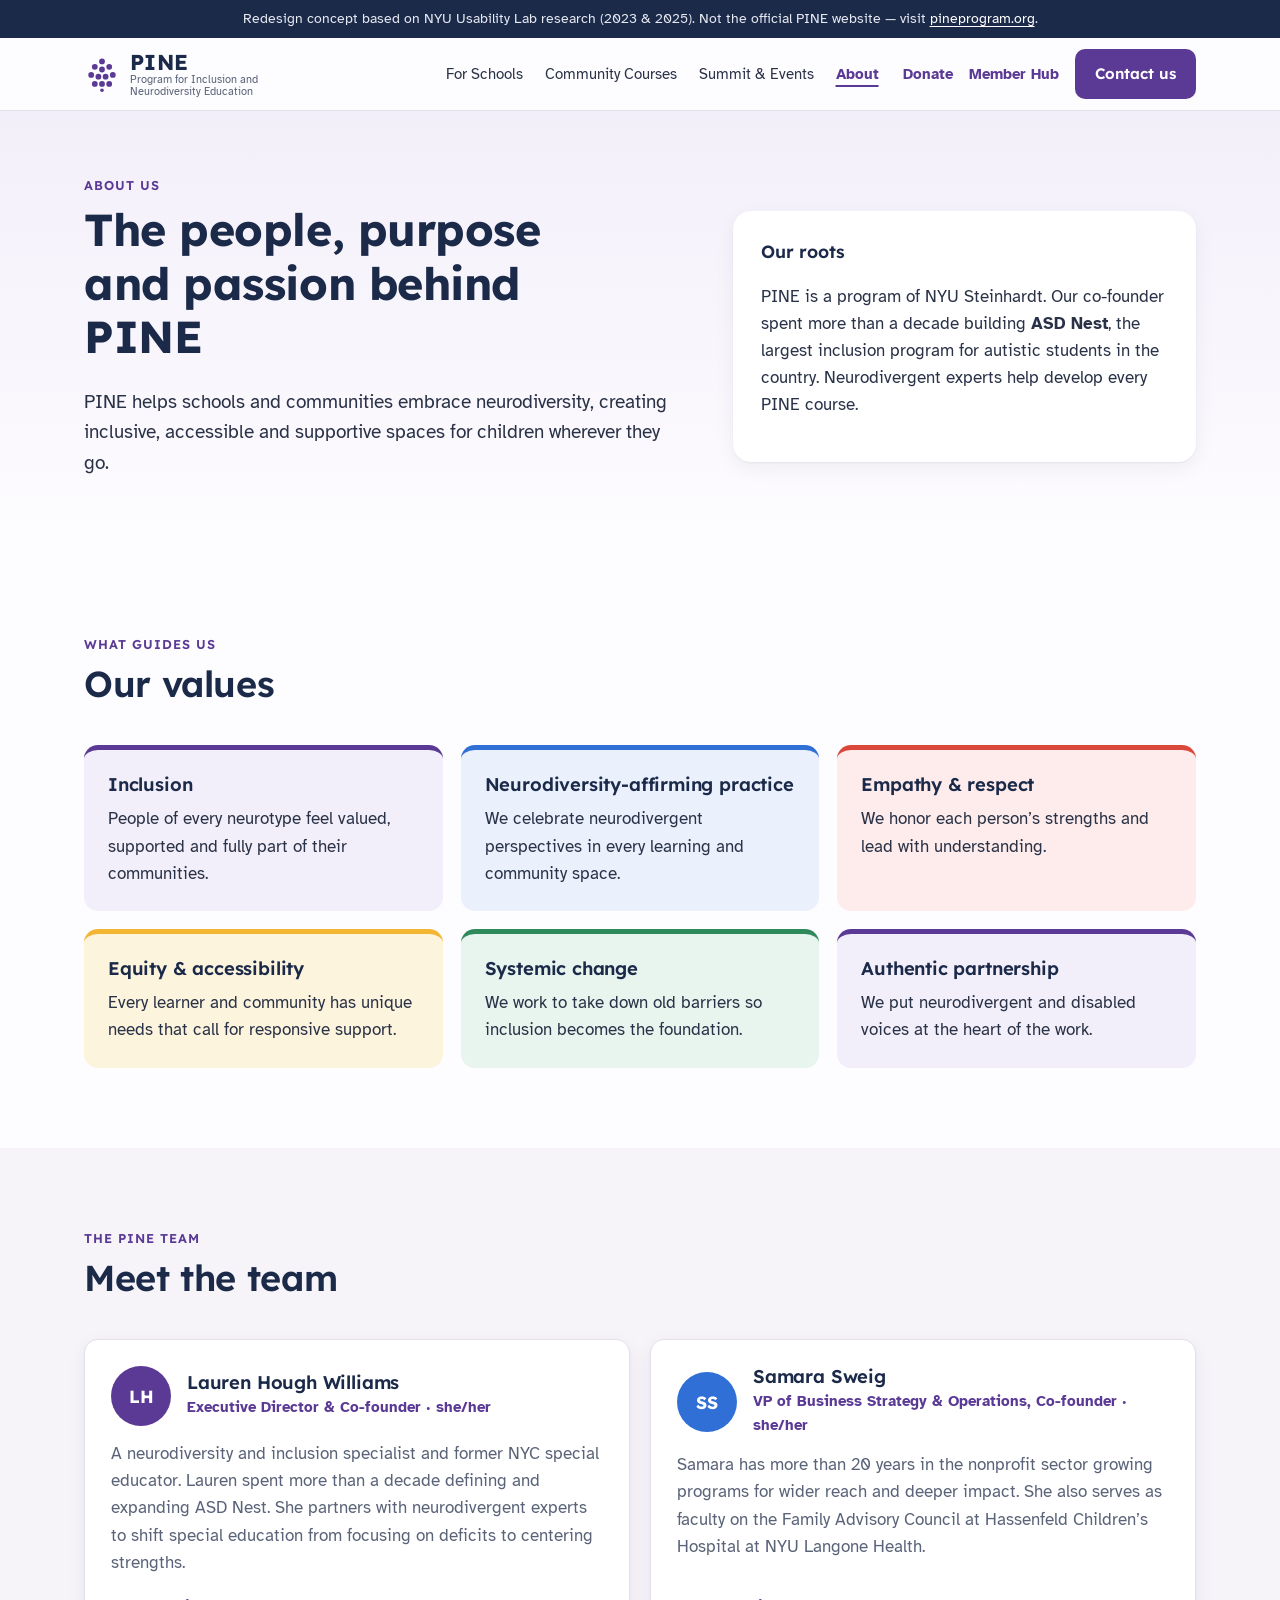
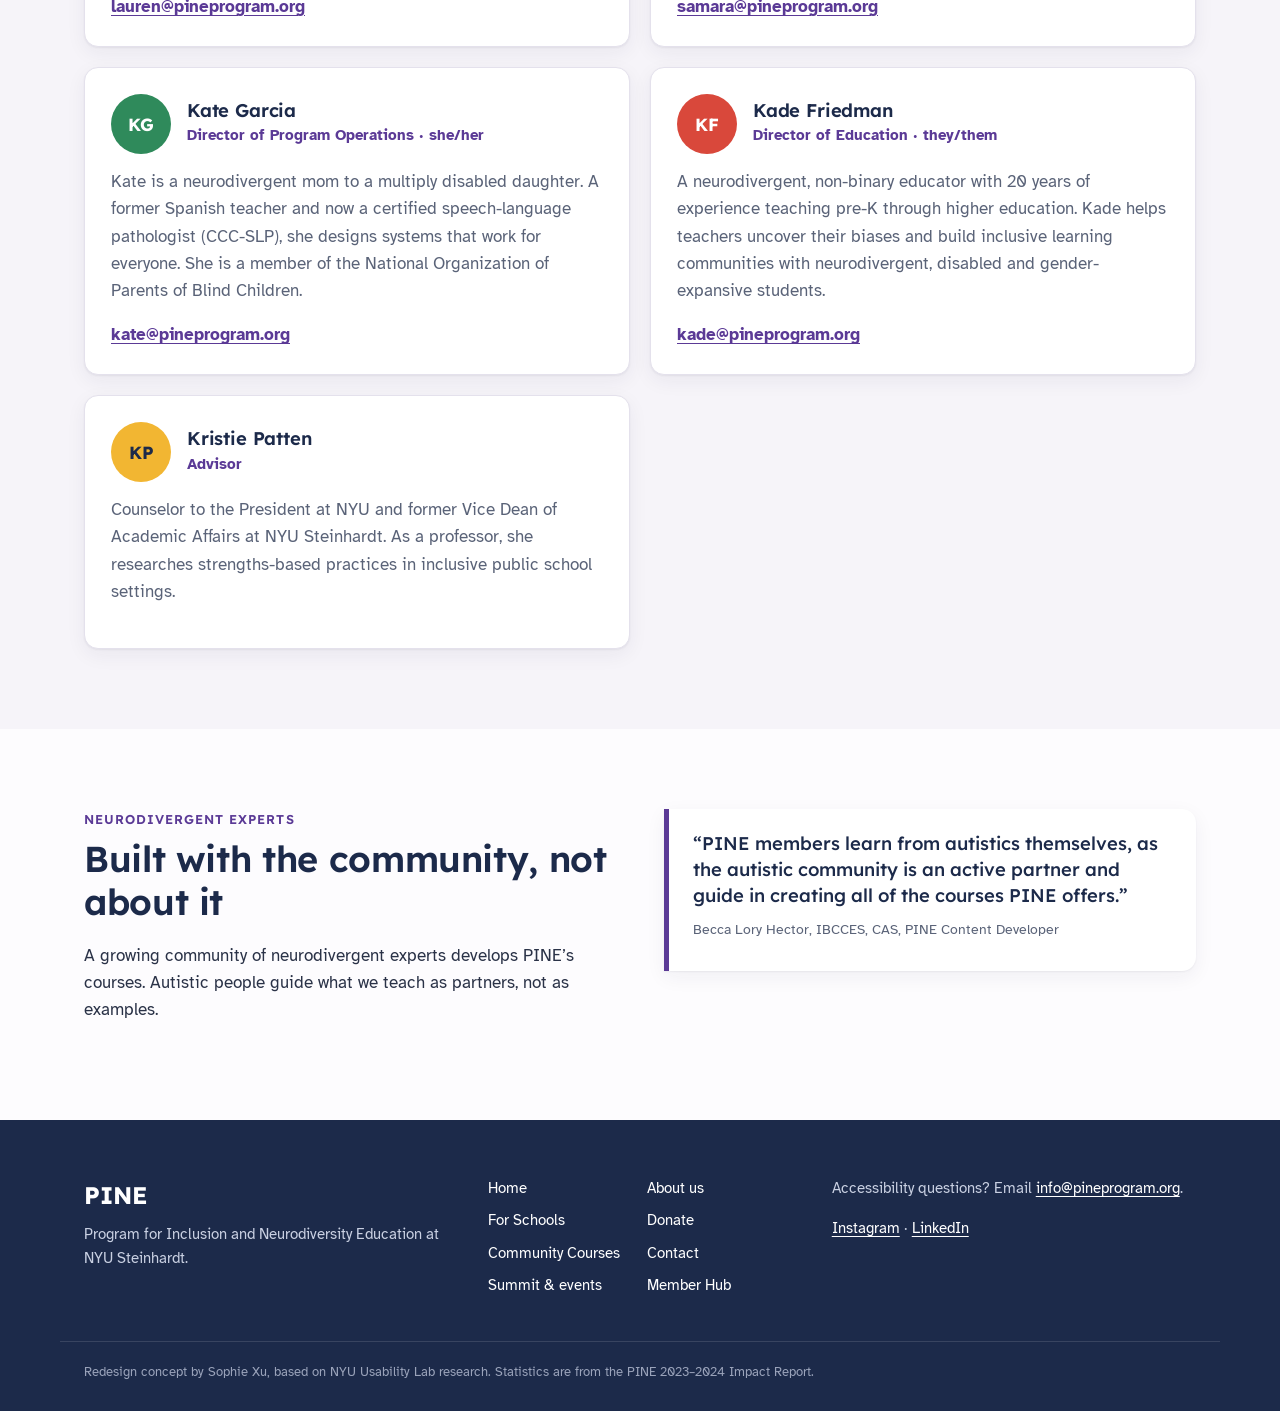
==== commit 42359c56: "Restore site to afcb541 (all seven pages, original design) Co-Authored-By: Claude Opus 5.5 <noreply@" ====
--- a/about.html
+++ b/about.html
@@ -142,7 +142,7 @@
         </div>
         <figure class="pull">
           <blockquote><p>“PINE members learn from autistics themselves, as the autistic community is an active partner and guide in creating all of the courses PINE offers.”</p></blockquote>
-          <figcaption>PINE content developer</figcaption>
+          <figcaption>Becca Lory Hector, IBCCES, CAS, PINE Content Developer</figcaption>
         </figure>
       </div>
     </section>
--- a/styles.css
+++ b/styles.css
@@ -12,14 +12,14 @@
   --line: #e4e1ec;
   --bg: #fdfcfe;
   --tint: #f6f4f9;
-  --blue: #4f5d95;
-  --blue-tint: #eef0f6;
-  --green: #3f7258;
-  --green-tint: #edf3ef;
-  --yellow: #b39256;
-  --yellow-tint: #f6f1e7;
-  --red: #985070;
-  --red-tint: #f6eef2;
+  --blue: #2f6fd6;
+  --blue-tint: #eaf1fd;
+  --green: #2f8a5b;
+  --green-tint: #e8f5ee;
+  --yellow: #f2b632;
+  --yellow-tint: #fdf4dd;
+  --red: #d9483b;
+  --red-tint: #fdeceb;
   --radius: 14px;
   --shadow: 0 1px 2px rgba(28, 42, 74, .06), 0 6px 20px rgba(28, 42, 74, .06);
   --wrap: 1160px;
@@ -117,10 +117,10 @@
 .trust strong { color: var(--navy); font-family: var(--font-head); }
 
 .hero-quote { position: relative; margin: 0; background: #fff; border-radius: 20px; padding: 36px 32px 28px; box-shadow: var(--shadow); }
-.hero-quote .blob { position: absolute; z-index: -1; inset: -40px -60px auto auto; width: 280px; height: 280px; border-radius: 50%; background: radial-gradient(circle at 30% 30%, #ddd2f1 0 45%, transparent 46%), radial-gradient(circle at 70% 70%, #c3b3e3 0 40%, transparent 41%); opacity: .9; }
+.hero-quote .blob { position: absolute; z-index: -1; inset: -40px -60px auto auto; width: 280px; height: 280px; border-radius: 50%; background: radial-gradient(circle at 30% 30%, var(--yellow) 0 45%, transparent 46%), radial-gradient(circle at 70% 70%, var(--blue) 0 40%, transparent 41%); opacity: .9; }
 .hero-quote blockquote { margin: 0 0 14px; }
 .hero-quote blockquote p { font-family: var(--font-head); font-size: 1.45rem; line-height: 1.35; color: var(--navy); font-weight: 500; margin: 0; }
-.hero-quote blockquote p::before { content: ""; display: block; width: 44px; height: 6px; border-radius: 3px; background: var(--purple); margin-bottom: 18px; }
+.hero-quote blockquote p::before { content: ""; display: block; width: 44px; height: 6px; border-radius: 3px; background: var(--red); margin-bottom: 18px; }
 .hero-quote figcaption { color: var(--muted); font-size: .9rem; margin-bottom: 14px; }
 .quote-more { font-weight: 700; text-decoration: none; }
 
@@ -137,7 +137,7 @@
 .gap-stats { display: grid; gap: 14px; margin: 0; }
 .gap-stats div { display: flex; align-items: baseline; gap: 18px; background: rgba(255,255,255,.08); border-radius: var(--radius); padding: 16px 20px; }
 .gap-stats dt { font-family: var(--font-head); font-size: 2.2rem; font-weight: 700; color: #fff; min-width: 3.2ch; }
-.gap-stats div:nth-child(3) dt { color: #d9cdef; }
+.gap-stats div:nth-child(3) dt { color: var(--yellow); }
 .gap-stats dd { margin: 0; }
 .source { font-size: .8rem; color: #bfb3dd; margin-top: 28px; }
 @media (max-width: 860px) { .gap-grid { grid-template-columns: 1fr; gap: 28px; } }
@@ -162,7 +162,7 @@
 .c-purple { background: var(--purple-tint); color: var(--purple); }
 .c-blue { background: var(--blue-tint); color: var(--blue); }
 .c-green { background: var(--green-tint); color: var(--green); }
-.c-yellow { background: var(--yellow-tint); color: #7a6133; }
+.c-yellow { background: var(--yellow-tint); color: #a8740a; }
 .c-red { background: var(--red-tint); color: var(--red); }
 @media (max-width: 980px) { .offer-grid { grid-template-columns: repeat(2, 1fr); } }
 @media (max-width: 620px) { .offer-grid { grid-template-columns: 1fr; } }
@@ -222,7 +222,7 @@
 
 /* Results */
 .results-grid { display: grid; grid-template-columns: repeat(4, 1fr); gap: 20px; margin: 0 0 40px; }
-.results-grid div { border-top: 3px solid #a996d6; padding-top: 18px; }
+.results-grid div { border-top: 3px solid var(--yellow); padding-top: 18px; }
 .results-grid dt { font-family: var(--font-head); font-size: 2.8rem; font-weight: 700; color: #fff; line-height: 1; margin-bottom: 10px; }
 .results-grid dd { margin: 0; color: #c9d0e2; }
 .reach { display: flex; flex-wrap: wrap; align-items: center; gap: 12px 36px; padding-top: 28px; border-top: 1px solid rgba(255,255,255,.15); }
@@ -284,15 +284,15 @@
 
 /* Share */
 .share { display: grid; grid-template-columns: 1fr 1.6fr; gap: 40px; align-items: center; }
-.share-box { background: var(--yellow-tint); border: 1px solid #e4d8c2; border-radius: var(--radius); padding: 28px; }
+.share-box { background: var(--yellow-tint); border: 1px solid #f0dca6; border-radius: var(--radius); padding: 28px; }
 .share-box p { color: var(--ink); }
 .copy-status { margin-left: 12px; font-weight: 700; color: var(--green); }
 @media (max-width: 860px) { .share { grid-template-columns: 1fr; gap: 16px; } }
 
 /* CTA */
 .cta { padding: 80px 0; background:
-  radial-gradient(circle at 0% 0%, #e4dbf3 0 120px, transparent 121px),
-  radial-gradient(circle at 100% 100%, #d3c6ec 0 140px, transparent 141px),
+  radial-gradient(circle at 0% 0%, var(--yellow) 0 120px, transparent 121px),
+  radial-gradient(circle at 100% 100%, var(--blue) 0 140px, transparent 141px),
   var(--purple-tint); }
 .cta-inner { text-align: center; max-width: 760px; }
 .cta-inner p { color: var(--muted); font-size: 1.1rem; }
@@ -392,7 +392,7 @@
 .product { background: #fff; border: 1px solid var(--line); border-radius: var(--radius); padding: 30px; box-shadow: var(--shadow); }
 .product h3 { font-size: 1.35rem; }
 .product h4 { font-family: var(--font-head); color: var(--navy); margin: 1.2em 0 .6em; font-size: 1rem; }
-.product-alt { background: var(--yellow-tint); border-color: #e4d8c2; }
+.product-alt { background: var(--yellow-tint); border-color: #f0dca6; }
 .product-type { font-size: .82rem; font-weight: 700; color: var(--green); text-transform: uppercase; letter-spacing: .05em; }
 .meta-row { list-style: none; margin: 0 0 16px; padding: 0; display: flex; flex-wrap: wrap; gap: 8px; }
 .meta-row li { background: var(--tint); border-radius: 8px; padding: 4px 10px; font-size: .9rem; font-weight: 700; color: var(--navy); }
@@ -453,7 +453,7 @@
 
 .form-layout { display: grid; grid-template-columns: 1fr 1.6fr; gap: 48px; align-items: start; }
 @media (max-width: 860px) { .form-layout { grid-template-columns: 1fr; gap: 20px; } }
-.notice { background: var(--yellow-tint); border: 1px solid #e4d8c2; border-radius: 12px; padding: 16px 18px; font-size: .95rem; }
+.notice { background: var(--yellow-tint); border: 1px solid #f0dca6; border-radius: 12px; padding: 16px 18px; font-size: .95rem; }
 .form { background: #fff; border-radius: 18px; padding: 30px; box-shadow: var(--shadow); }
 .field { margin: 0 0 20px; border: 0; padding: 0; min-width: 0; }
 .field-row { display: grid; grid-template-columns: 1fr 1fr; gap: 16px; }
@@ -467,79 +467,3 @@
 .checks input { width: 18px; height: 18px; accent-color: var(--purple); flex: none; }
 @media (max-width: 520px) { .checks { grid-template-columns: 1fr; } }
 .form-status { margin: 14px 0 0; color: var(--ink); }
-
-/* ---------- Homepage: participating schools (type specimens, monochrome) ---------- */
-.schools { padding: 36px 0 44px; border-top: 1px solid var(--line); border-bottom: 1px solid var(--line); background: #fff; }
-.schools-title { font-family: var(--font-body); font-size: .85rem; font-weight: 700; letter-spacing: .08em; text-transform: uppercase; color: #6b6b73; text-align: center; margin-bottom: 22px; }
-.school-names { list-style: none; margin: 0; padding: 0; display: flex; flex-wrap: wrap; justify-content: center; align-items: center; gap: 14px 40px; color: #3b3b40; line-height: 1.15; text-align: center; }
-.school-names li { filter: grayscale(1); }
-.sn-1 { font-family: "DM Serif Display", Georgia, serif; font-size: 1.45rem; color: #1f1f23; }
-.sn-2 { font-family: "Oswald", "Arial Narrow", sans-serif; font-weight: 500; font-size: 1.2rem; letter-spacing: .14em; text-transform: uppercase; color: #4a4a50; }
-.sn-3 { font-family: "Libre Baskerville", Georgia, serif; font-style: italic; font-size: 1.25rem; color: #2d2d31; }
-.sn-4 { font-family: "Josefin Sans", sans-serif; font-weight: 600; font-size: 1.05rem; letter-spacing: .2em; text-transform: uppercase; color: #6a6a70; }
-.sn-5 { font-family: "Bitter", Georgia, serif; font-weight: 700; font-size: 1.25rem; color: #1f1f23; }
-.sn-6 { font-family: "Cormorant SC", Georgia, serif; font-weight: 600; font-size: 1.5rem; color: #4a4a50; }
-.sn-7 { font-family: "Lexend", sans-serif; font-weight: 500; font-size: 1.05rem; color: #2d2d31; border: 1.5px solid #9a9aa1; border-radius: 6px; padding: 4px 10px; }
-.sn-8 { font-family: "Oswald", "Arial Narrow", sans-serif; font-weight: 500; font-size: 1.35rem; color: #1f1f23; }
-.sn-9 { font-family: "Libre Baskerville", Georgia, serif; font-style: italic; font-size: 1.05rem; color: #6a6a70; }
-.sn-10 { font-family: "DM Serif Display", Georgia, serif; font-size: 1.2rem; color: #4a4a50; letter-spacing: .02em; }
-.sn-11 { font-family: "Josefin Sans", sans-serif; font-weight: 600; font-size: 1.2rem; color: #1f1f23; }
-@media (max-width: 600px) { .school-names { gap: 12px 22px; } .school-names li { font-size: 1rem !important; } }
-
-/* ---------- Homepage: what changed (cards + dialogs) ---------- */
-.change-grid { list-style: none; margin: 0; padding: 0; display: grid; grid-template-columns: repeat(3, 1fr); gap: 20px; }
-.change-card { width: 100%; height: 100%; text-align: left; font: inherit; color: var(--ink); cursor: pointer; display: flex; flex-direction: column; gap: 10px; background: #fff; border: 1px solid var(--line); border-top: 5px solid var(--purple); border-radius: var(--radius); padding: 24px; box-shadow: var(--shadow); transition: transform .15s, box-shadow .15s; }
-.change-card:hover { transform: translateY(-2px); box-shadow: 0 2px 4px rgba(28,42,74,.08), 0 12px 28px rgba(28,42,74,.10); }
-.change-grid li:nth-child(2) .change-card { border-top-color: var(--green); }
-.change-grid li:nth-child(3) .change-card { border-top-color: var(--blue); }
-.card-soft { background: var(--purple-tint); border-top-color: #b7a6dd !important; box-shadow: none; }
-.change-place { font-size: .8rem; font-weight: 700; letter-spacing: .05em; text-transform: uppercase; color: var(--muted); margin: 0; }
-.change-stat { font-size: .98rem; color: var(--ink); }
-.change-stat strong { display: block; font-family: var(--font-head); font-size: 2.1rem; color: var(--purple); line-height: 1.05; }
-.change-hook { font-family: var(--font-head); font-weight: 500; font-size: 1.12rem; line-height: 1.4; color: var(--navy); }
-.change-who { font-size: .9rem; color: var(--muted); }
-.change-more { margin-top: auto; padding-top: 6px; font-weight: 700; color: var(--purple); }
-@media (max-width: 980px) { .change-grid { grid-template-columns: 1fr 1fr; } }
-@media (max-width: 620px) { .change-grid { grid-template-columns: 1fr; } }
-
-body:has(dialog[open]) { overflow: hidden; }
-.story-dialog { width: min(860px, calc(100% - 32px)); max-height: calc(100dvh - 48px); padding: 0; border: 0; border-radius: 20px; box-shadow: 0 20px 60px rgba(20, 16, 40, .35); color: var(--ink); background: #fff; }
-.story-dialog::backdrop { background: rgba(28, 22, 48, .55); }
-.story-dialog[open] { animation: pop .18s ease-out; }
-@keyframes pop { from { opacity: 0; transform: translateY(8px) scale(.98); } to { opacity: 1; transform: none; } }
-@media (prefers-reduced-motion: reduce) { .story-dialog[open] { animation: none; } }
-.sd-inner { position: relative; padding: 36px 36px 32px; }
-.sd-inner h3 { font-size: clamp(1.35rem, 2.6vw, 1.75rem); margin: 6px 0 22px; padding-right: 40px; }
-.sd-close { position: absolute; top: 16px; right: 16px; width: 40px; height: 40px; border-radius: 50%; border: 0; background: var(--tint); color: var(--navy); font-size: 1.6rem; line-height: 1; cursor: pointer; }
-.sd-close:hover { background: var(--purple-tint); }
-.sd-grid { display: grid; grid-template-columns: repeat(3, 1fr); gap: 16px; margin-bottom: 22px; }
-.sd-grid.two { grid-template-columns: 1fr 1fr; }
-.sd-block { background: var(--tint); border-radius: 12px; padding: 18px; }
-.sd-block h4 { font-family: var(--font-head); font-size: .85rem; letter-spacing: .06em; text-transform: uppercase; color: var(--purple); margin: 0 0 8px; }
-.sd-block p { margin: 0; font-size: .97rem; }
-.sd-quote { margin: 0 0 22px; padding: 4px 0 4px 18px; border-left: 4px solid var(--purple); }
-.sd-quote p { font-family: var(--font-head); font-weight: 500; font-size: 1.15rem; color: var(--navy); margin: 0 0 6px; line-height: 1.4; }
-.sd-quote footer { color: var(--muted); font-size: .9rem; }
-.sd-note { color: var(--muted); font-size: .88rem; margin: 0; }
-@media (max-width: 720px) { .sd-grid, .sd-grid.two { grid-template-columns: 1fr; } .sd-inner { padding: 28px 20px 24px; } }
-
-.pdf-tag { font-size: .68rem; font-weight: 700; letter-spacing: .05em; border: 1.5px solid currentColor; border-radius: 4px; padding: 1px 5px; margin-left: 4px; opacity: .85; }
-
-/* ---------- Homepage: educator voices ---------- */
-.voice-grid { columns: 3 280px; column-gap: 20px; }
-.voice { break-inside: avoid; margin: 0 0 20px; background: #fff; border: 1px solid var(--line); border-radius: var(--radius); padding: 22px 24px; }
-.voice blockquote { margin: 0 0 12px; }
-.voice blockquote p { margin: 0; font-size: 1.02rem; color: var(--ink); }
-.voice figcaption { font-size: .88rem; font-weight: 700; color: var(--purple); }
-.voice-lg { background: var(--purple); border-color: var(--purple); }
-.voice-lg blockquote p { color: #fff; font-family: var(--font-head); font-weight: 500; font-size: 1.2rem; line-height: 1.45; }
-.voice-lg figcaption { color: #d9cdef; }
-
-.roles { margin-top: 28px; background: var(--tint); border-radius: var(--radius); padding: 24px 26px; }
-.roles h3 { margin: 0 0 4px; }
-.roles > p { color: var(--muted); margin: 0 0 14px; }
-.role-bar { display: flex; height: 18px; border-radius: 9px; overflow: hidden; gap: 2px; }
-.role-legend { list-style: none; margin: 12px 0 0; padding: 0; display: flex; flex-wrap: wrap; gap: 6px 18px; font-size: .88rem; color: var(--ink); }
-.role-legend i { display: inline-block; width: 10px; height: 10px; border-radius: 2px; margin-right: 6px; vertical-align: 0; }
-.rb1 { background: #3f2670; } .rb2 { background: #5b3a96; } .rb3 { background: #7d61b3; } .rb4 { background: #9d86c9; }
-.rb5 { background: #bcaedc; } .rb6 { background: #3f7258; } .rb7 { background: #9aa39e; }
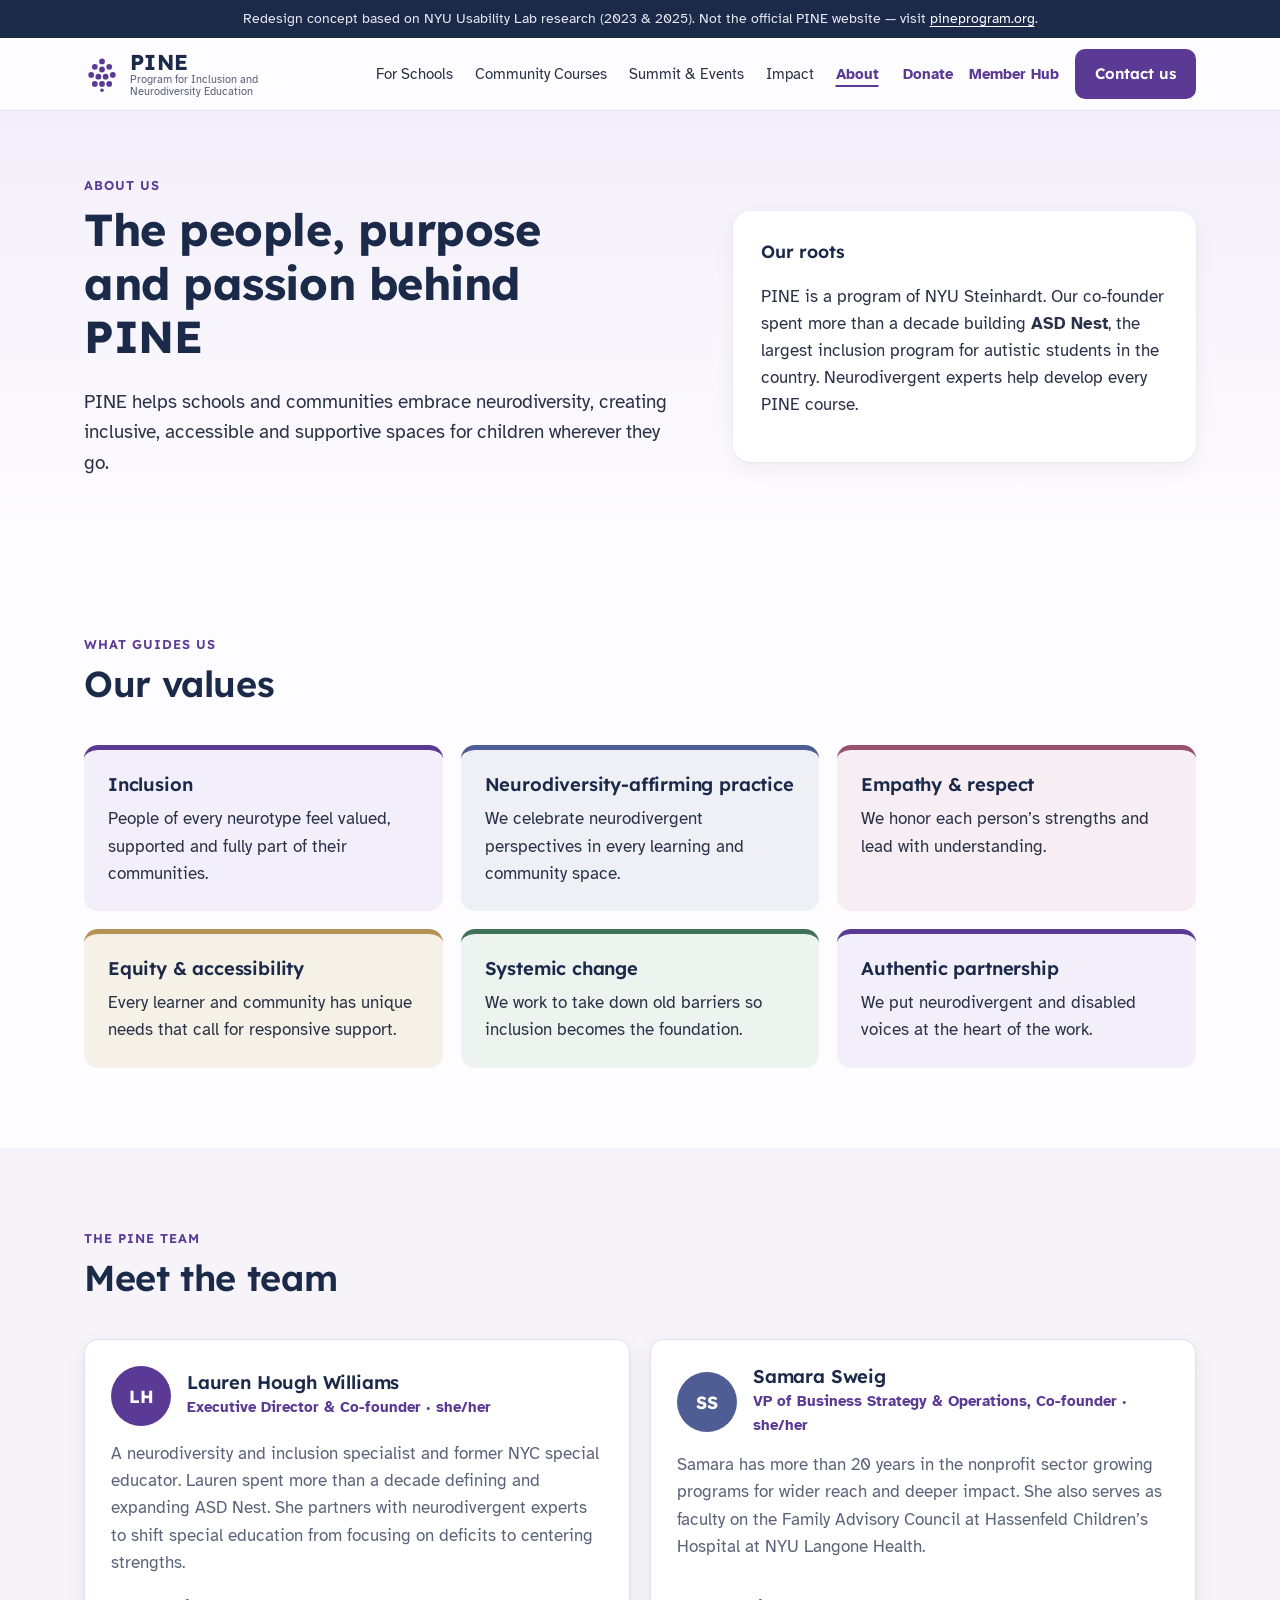
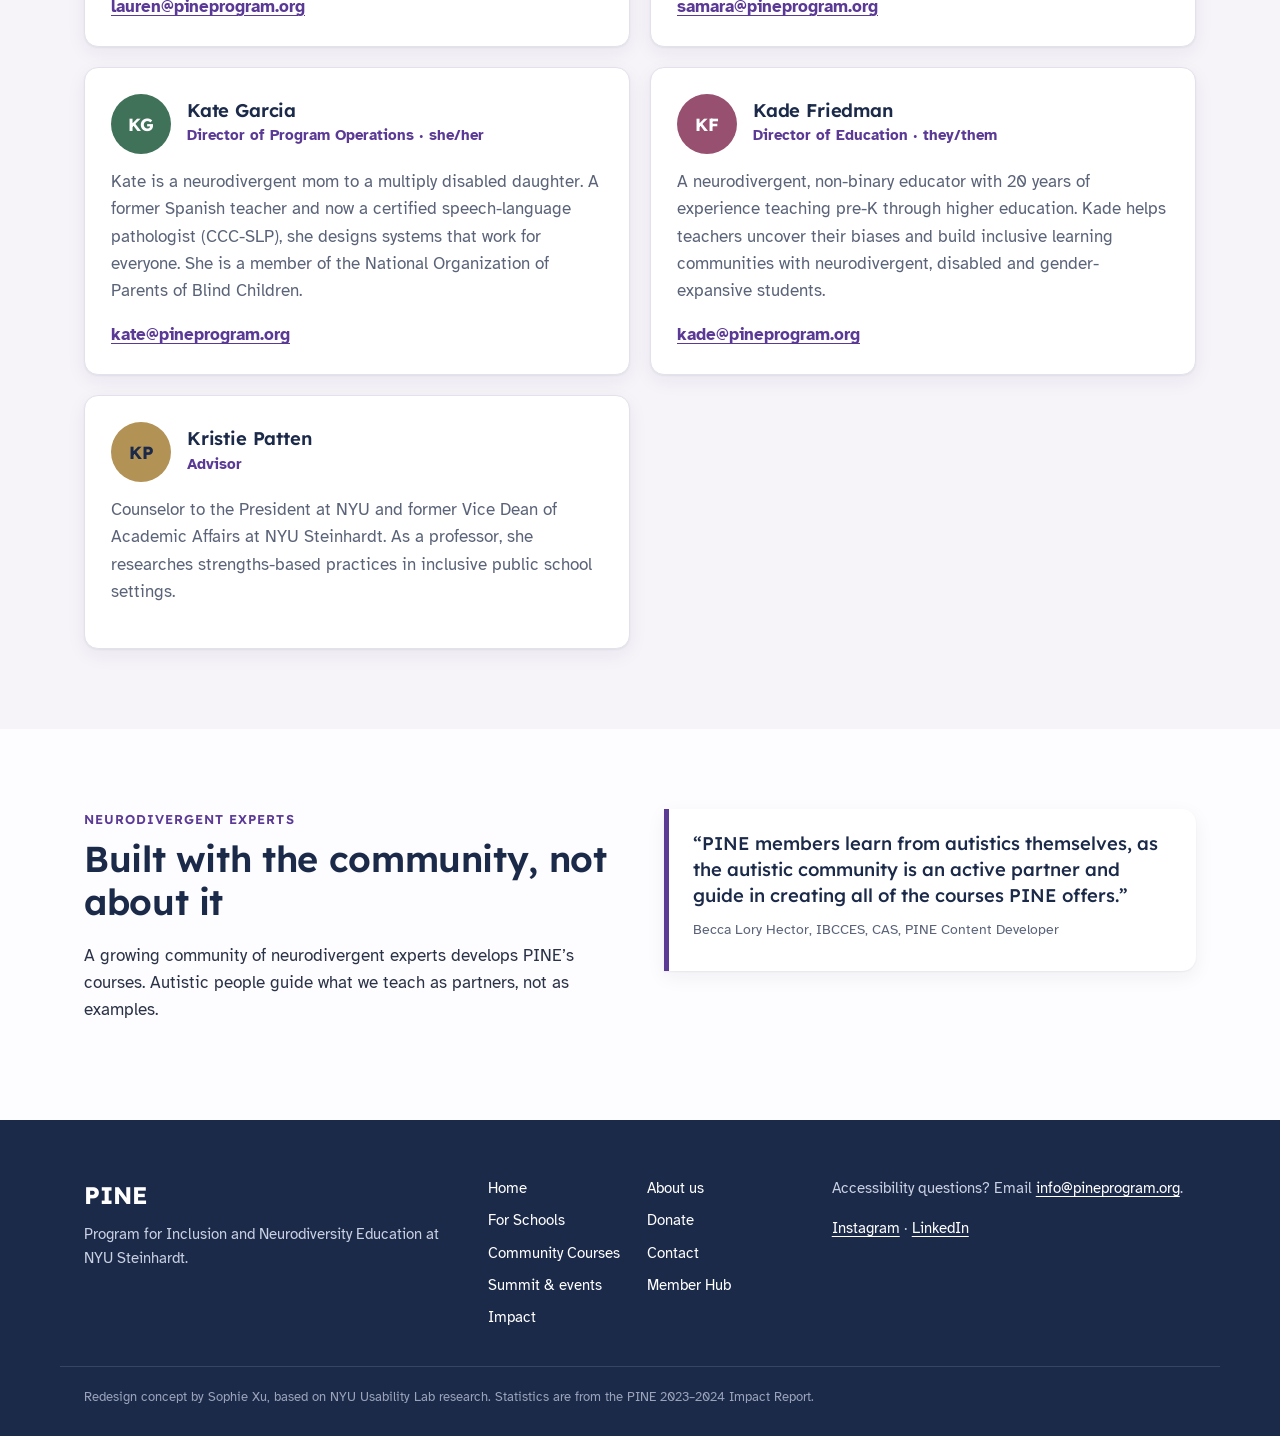
==== commit a638272c: "Muted palette, What changed section, new Impact page Hero shows schools + 69 districts (no educator " ====
--- a/about.html
+++ b/about.html
@@ -40,6 +40,7 @@
           <li><a href="accelerator.html">For Schools</a></li>
           <li><a href="community.html">Community Courses</a></li>
           <li><a href="summit.html">Summit &amp; Events</a></li>
+          <li><a href="impact.html">Impact</a></li>
           <li><a href="about.html" aria-current="page">About</a></li>
         </ul>
         <div class="nav-actions">
@@ -160,6 +161,7 @@
           <li><a href="accelerator.html">For Schools</a></li>
           <li><a href="community.html">Community Courses</a></li>
           <li><a href="summit.html">Summit &amp; events</a></li>
+          <li><a href="impact.html">Impact</a></li>
           <li><a href="about.html">About us</a></li>
           <li><a href="donate.html">Donate</a></li>
           <li><a href="contact.html">Contact</a></li>
--- a/styles.css
+++ b/styles.css
@@ -12,14 +12,14 @@
   --line: #e4e1ec;
   --bg: #fdfcfe;
   --tint: #f6f4f9;
-  --blue: #2f6fd6;
-  --blue-tint: #eaf1fd;
-  --green: #2f8a5b;
-  --green-tint: #e8f5ee;
-  --yellow: #f2b632;
-  --yellow-tint: #fdf4dd;
-  --red: #d9483b;
-  --red-tint: #fdeceb;
+  --blue: #4f5d95;
+  --blue-tint: #eef0f6;
+  --green: #3f7258;
+  --green-tint: #edf3ef;
+  --yellow: #b39256;
+  --yellow-tint: #f6f1e7;
+  --red: #985070;
+  --red-tint: #f6eef2;
   --radius: 14px;
   --shadow: 0 1px 2px rgba(28, 42, 74, .06), 0 6px 20px rgba(28, 42, 74, .06);
   --wrap: 1160px;
@@ -117,10 +117,10 @@
 .trust strong { color: var(--navy); font-family: var(--font-head); }
 
 .hero-quote { position: relative; margin: 0; background: #fff; border-radius: 20px; padding: 36px 32px 28px; box-shadow: var(--shadow); }
-.hero-quote .blob { position: absolute; z-index: -1; inset: -40px -60px auto auto; width: 280px; height: 280px; border-radius: 50%; background: radial-gradient(circle at 30% 30%, var(--yellow) 0 45%, transparent 46%), radial-gradient(circle at 70% 70%, var(--blue) 0 40%, transparent 41%); opacity: .9; }
+.hero-quote .blob { position: absolute; z-index: -1; inset: -40px -60px auto auto; width: 280px; height: 280px; border-radius: 50%; background: radial-gradient(circle at 30% 30%, #ddd2f1 0 45%, transparent 46%), radial-gradient(circle at 70% 70%, #c3b3e3 0 40%, transparent 41%); opacity: .9; }
 .hero-quote blockquote { margin: 0 0 14px; }
 .hero-quote blockquote p { font-family: var(--font-head); font-size: 1.45rem; line-height: 1.35; color: var(--navy); font-weight: 500; margin: 0; }
-.hero-quote blockquote p::before { content: ""; display: block; width: 44px; height: 6px; border-radius: 3px; background: var(--red); margin-bottom: 18px; }
+.hero-quote blockquote p::before { content: ""; display: block; width: 44px; height: 6px; border-radius: 3px; background: var(--purple); margin-bottom: 18px; }
 .hero-quote figcaption { color: var(--muted); font-size: .9rem; margin-bottom: 14px; }
 .quote-more { font-weight: 700; text-decoration: none; }
 
@@ -137,7 +137,7 @@
 .gap-stats { display: grid; gap: 14px; margin: 0; }
 .gap-stats div { display: flex; align-items: baseline; gap: 18px; background: rgba(255,255,255,.08); border-radius: var(--radius); padding: 16px 20px; }
 .gap-stats dt { font-family: var(--font-head); font-size: 2.2rem; font-weight: 700; color: #fff; min-width: 3.2ch; }
-.gap-stats div:nth-child(3) dt { color: var(--yellow); }
+.gap-stats div:nth-child(3) dt { color: #d9cdef; }
 .gap-stats dd { margin: 0; }
 .source { font-size: .8rem; color: #bfb3dd; margin-top: 28px; }
 @media (max-width: 860px) { .gap-grid { grid-template-columns: 1fr; gap: 28px; } }
@@ -162,7 +162,7 @@
 .c-purple { background: var(--purple-tint); color: var(--purple); }
 .c-blue { background: var(--blue-tint); color: var(--blue); }
 .c-green { background: var(--green-tint); color: var(--green); }
-.c-yellow { background: var(--yellow-tint); color: #a8740a; }
+.c-yellow { background: var(--yellow-tint); color: #7a6133; }
 .c-red { background: var(--red-tint); color: var(--red); }
 @media (max-width: 980px) { .offer-grid { grid-template-columns: repeat(2, 1fr); } }
 @media (max-width: 620px) { .offer-grid { grid-template-columns: 1fr; } }
@@ -222,7 +222,7 @@
 
 /* Results */
 .results-grid { display: grid; grid-template-columns: repeat(4, 1fr); gap: 20px; margin: 0 0 40px; }
-.results-grid div { border-top: 3px solid var(--yellow); padding-top: 18px; }
+.results-grid div { border-top: 3px solid #a996d6; padding-top: 18px; }
 .results-grid dt { font-family: var(--font-head); font-size: 2.8rem; font-weight: 700; color: #fff; line-height: 1; margin-bottom: 10px; }
 .results-grid dd { margin: 0; color: #c9d0e2; }
 .reach { display: flex; flex-wrap: wrap; align-items: center; gap: 12px 36px; padding-top: 28px; border-top: 1px solid rgba(255,255,255,.15); }
@@ -284,15 +284,15 @@
 
 /* Share */
 .share { display: grid; grid-template-columns: 1fr 1.6fr; gap: 40px; align-items: center; }
-.share-box { background: var(--yellow-tint); border: 1px solid #f0dca6; border-radius: var(--radius); padding: 28px; }
+.share-box { background: var(--yellow-tint); border: 1px solid #e4d8c2; border-radius: var(--radius); padding: 28px; }
 .share-box p { color: var(--ink); }
 .copy-status { margin-left: 12px; font-weight: 700; color: var(--green); }
 @media (max-width: 860px) { .share { grid-template-columns: 1fr; gap: 16px; } }
 
 /* CTA */
 .cta { padding: 80px 0; background:
-  radial-gradient(circle at 0% 0%, var(--yellow) 0 120px, transparent 121px),
-  radial-gradient(circle at 100% 100%, var(--blue) 0 140px, transparent 141px),
+  radial-gradient(circle at 0% 0%, #e4dbf3 0 120px, transparent 121px),
+  radial-gradient(circle at 100% 100%, #d3c6ec 0 140px, transparent 141px),
   var(--purple-tint); }
 .cta-inner { text-align: center; max-width: 760px; }
 .cta-inner p { color: var(--muted); font-size: 1.1rem; }
@@ -392,7 +392,7 @@
 .product { background: #fff; border: 1px solid var(--line); border-radius: var(--radius); padding: 30px; box-shadow: var(--shadow); }
 .product h3 { font-size: 1.35rem; }
 .product h4 { font-family: var(--font-head); color: var(--navy); margin: 1.2em 0 .6em; font-size: 1rem; }
-.product-alt { background: var(--yellow-tint); border-color: #f0dca6; }
+.product-alt { background: var(--yellow-tint); border-color: #e4d8c2; }
 .product-type { font-size: .82rem; font-weight: 700; color: var(--green); text-transform: uppercase; letter-spacing: .05em; }
 .meta-row { list-style: none; margin: 0 0 16px; padding: 0; display: flex; flex-wrap: wrap; gap: 8px; }
 .meta-row li { background: var(--tint); border-radius: 8px; padding: 4px 10px; font-size: .9rem; font-weight: 700; color: var(--navy); }
@@ -453,7 +453,7 @@
 
 .form-layout { display: grid; grid-template-columns: 1fr 1.6fr; gap: 48px; align-items: start; }
 @media (max-width: 860px) { .form-layout { grid-template-columns: 1fr; gap: 20px; } }
-.notice { background: var(--yellow-tint); border: 1px solid #f0dca6; border-radius: 12px; padding: 16px 18px; font-size: .95rem; }
+.notice { background: var(--yellow-tint); border: 1px solid #e4d8c2; border-radius: 12px; padding: 16px 18px; font-size: .95rem; }
 .form { background: #fff; border-radius: 18px; padding: 30px; box-shadow: var(--shadow); }
 .field { margin: 0 0 20px; border: 0; padding: 0; min-width: 0; }
 .field-row { display: grid; grid-template-columns: 1fr 1fr; gap: 16px; }
@@ -467,3 +467,76 @@
 .checks input { width: 18px; height: 18px; accent-color: var(--purple); flex: none; }
 @media (max-width: 520px) { .checks { grid-template-columns: 1fr; } }
 .form-status { margin: 14px 0 0; color: var(--ink); }
+
+/* ---------- Homepage: link under "What changed" ---------- */
+.section-more { margin: 28px 0 0; }
+.section-more a { font-weight: 700; text-decoration: none; }
+.section-more a:hover { text-decoration: underline; }
+
+/* ---------- Impact page ---------- */
+.jump ol { margin: 0; padding-left: 1.3em; display: grid; gap: 8px; }
+.jump a { font-weight: 700; }
+
+/* Educator voices */
+.voice-grid { columns: 3 280px; column-gap: 20px; }
+.voice { break-inside: avoid; margin: 0 0 20px; background: #fff; border: 1px solid var(--line); border-radius: var(--radius); padding: 22px 24px; }
+.voice blockquote { margin: 0 0 12px; }
+.voice blockquote p { margin: 0; font-size: 1.02rem; color: var(--ink); }
+.voice figcaption { font-size: .88rem; font-weight: 700; color: var(--purple); }
+.voice-lg { background: var(--purple); border-color: var(--purple); }
+.voice-lg blockquote p { color: #fff; font-family: var(--font-head); font-weight: 500; font-size: 1.2rem; line-height: 1.45; }
+.voice-lg figcaption { color: #d9cdef; }
+
+/* Who took the course */
+.roles { background: #fff; border-radius: var(--radius); padding: 26px; box-shadow: var(--shadow); }
+.role-bar { display: flex; height: 22px; border-radius: 11px; overflow: hidden; gap: 2px; }
+.role-legend { list-style: none; margin: 14px 0 0; padding: 0; display: flex; flex-wrap: wrap; gap: 8px 22px; font-size: .92rem; color: var(--ink); }
+.role-legend i { display: inline-block; width: 11px; height: 11px; border-radius: 2px; margin-right: 6px; }
+.rb1 { background: #3f2670; } .rb2 { background: #5b3a96; } .rb3 { background: #7d61b3; } .rb4 { background: #9d86c9; }
+.rb5 { background: #bcaedc; } .rb6 { background: #3f7258; } .rb7 { background: #9aa39e; }
+
+/* Case study cards: place, title, labelled result, how, then the quote */
+.case-cards { list-style: none; margin: 0; padding: 0; display: grid; grid-template-columns: repeat(3, 1fr); gap: 20px; }
+.case-card { height: 100%; display: flex; flex-direction: column; background: #fff; border: 1px solid var(--line); border-top: 5px solid var(--purple); border-radius: var(--radius); padding: 26px; box-shadow: var(--shadow); }
+.case-cards li:nth-child(2) .case-card { border-top-color: var(--green); }
+.case-cards li:nth-child(3) .case-card { border-top-color: var(--blue); }
+.change-place { font-size: .8rem; font-weight: 700; letter-spacing: .05em; text-transform: uppercase; color: var(--muted); margin: 0 0 8px; }
+.case-card h3 { font-size: 1.2rem; margin-bottom: 16px; }
+.result { background: var(--purple-tint); border-radius: 12px; padding: 16px 18px; margin-bottom: 14px; }
+.result-label { font-size: .75rem; font-weight: 700; letter-spacing: .08em; text-transform: uppercase; color: var(--purple); margin: 0 0 6px; }
+.result-text { margin: 0; font-size: 1.05rem; line-height: 1.45; color: var(--navy); }
+.result-text strong, .how strong + strong { font-family: var(--font-head); color: var(--purple); }
+.result-text strong { font-size: 1.35em; line-height: 1; }
+.how { font-size: .95rem; color: var(--muted); }
+.how strong:first-child { color: var(--ink); }
+.case-quote { margin: 4px 0 20px; padding-left: 14px; border-left: 3px solid var(--line); }
+.case-quote p { margin: 0 0 4px; font-style: italic; color: var(--ink); }
+.case-quote footer { font-size: .85rem; color: var(--muted); }
+.case-open { margin-top: auto; align-self: flex-start; }
+@media (max-width: 980px) { .case-cards { grid-template-columns: 1fr 1fr; } }
+@media (max-width: 680px) { .case-cards { grid-template-columns: 1fr; } }
+
+/* Case study dialogs */
+body:has(dialog[open]) { overflow: hidden; }
+.story-dialog { width: min(860px, calc(100% - 32px)); max-height: calc(100dvh - 48px); padding: 0; border: 0; border-radius: 20px; box-shadow: 0 20px 60px rgba(20, 16, 40, .35); color: var(--ink); background: #fff; }
+.story-dialog::backdrop { background: rgba(28, 22, 48, .55); }
+.story-dialog[open] { animation: pop .18s ease-out; }
+@keyframes pop { from { opacity: 0; transform: translateY(8px) scale(.98); } to { opacity: 1; transform: none; } }
+@media (prefers-reduced-motion: reduce) { .story-dialog[open] { animation: none; } }
+.sd-inner { position: relative; padding: 36px 36px 32px; }
+.sd-inner h3 { font-size: clamp(1.35rem, 2.6vw, 1.75rem); margin: 6px 0 22px; padding-right: 40px; }
+.sd-close { position: absolute; top: 16px; right: 16px; width: 40px; height: 40px; border-radius: 50%; border: 0; background: var(--tint); color: var(--navy); font-size: 1.6rem; line-height: 1; cursor: pointer; }
+.sd-close:hover { background: var(--purple-tint); }
+.sd-grid { display: grid; grid-template-columns: repeat(3, 1fr); gap: 16px; margin-bottom: 22px; }
+.sd-block { background: var(--tint); border-radius: 12px; padding: 18px; }
+.sd-block h4 { font-family: var(--font-head); font-size: .85rem; letter-spacing: .06em; text-transform: uppercase; color: var(--purple); margin: 0 0 8px; }
+.sd-block p { margin: 0; font-size: .97rem; }
+.sd-quote { margin: 0 0 22px; padding: 4px 0 4px 18px; border-left: 4px solid var(--purple); }
+.sd-quote p { font-family: var(--font-head); font-weight: 500; font-size: 1.15rem; color: var(--navy); margin: 0 0 6px; line-height: 1.4; }
+.sd-quote footer { color: var(--muted); font-size: .9rem; }
+@media (max-width: 720px) { .sd-grid { grid-template-columns: 1fr; } .sd-inner { padding: 28px 20px 24px; } }
+.pdf-tag { font-size: .68rem; font-weight: 700; letter-spacing: .05em; border: 1.5px solid currentColor; border-radius: 4px; padding: 1px 5px; margin-left: 4px; opacity: .85; }
+
+/* Impact report */
+.report-cta { display: flex; flex-wrap: wrap; align-items: center; justify-content: space-between; gap: 16px 32px; margin-top: 28px; padding: 24px 26px; background: rgba(255,255,255,.07); border-radius: var(--radius); }
+.report-cta p { margin: 0; color: #c9d0e2; max-width: 44em; }
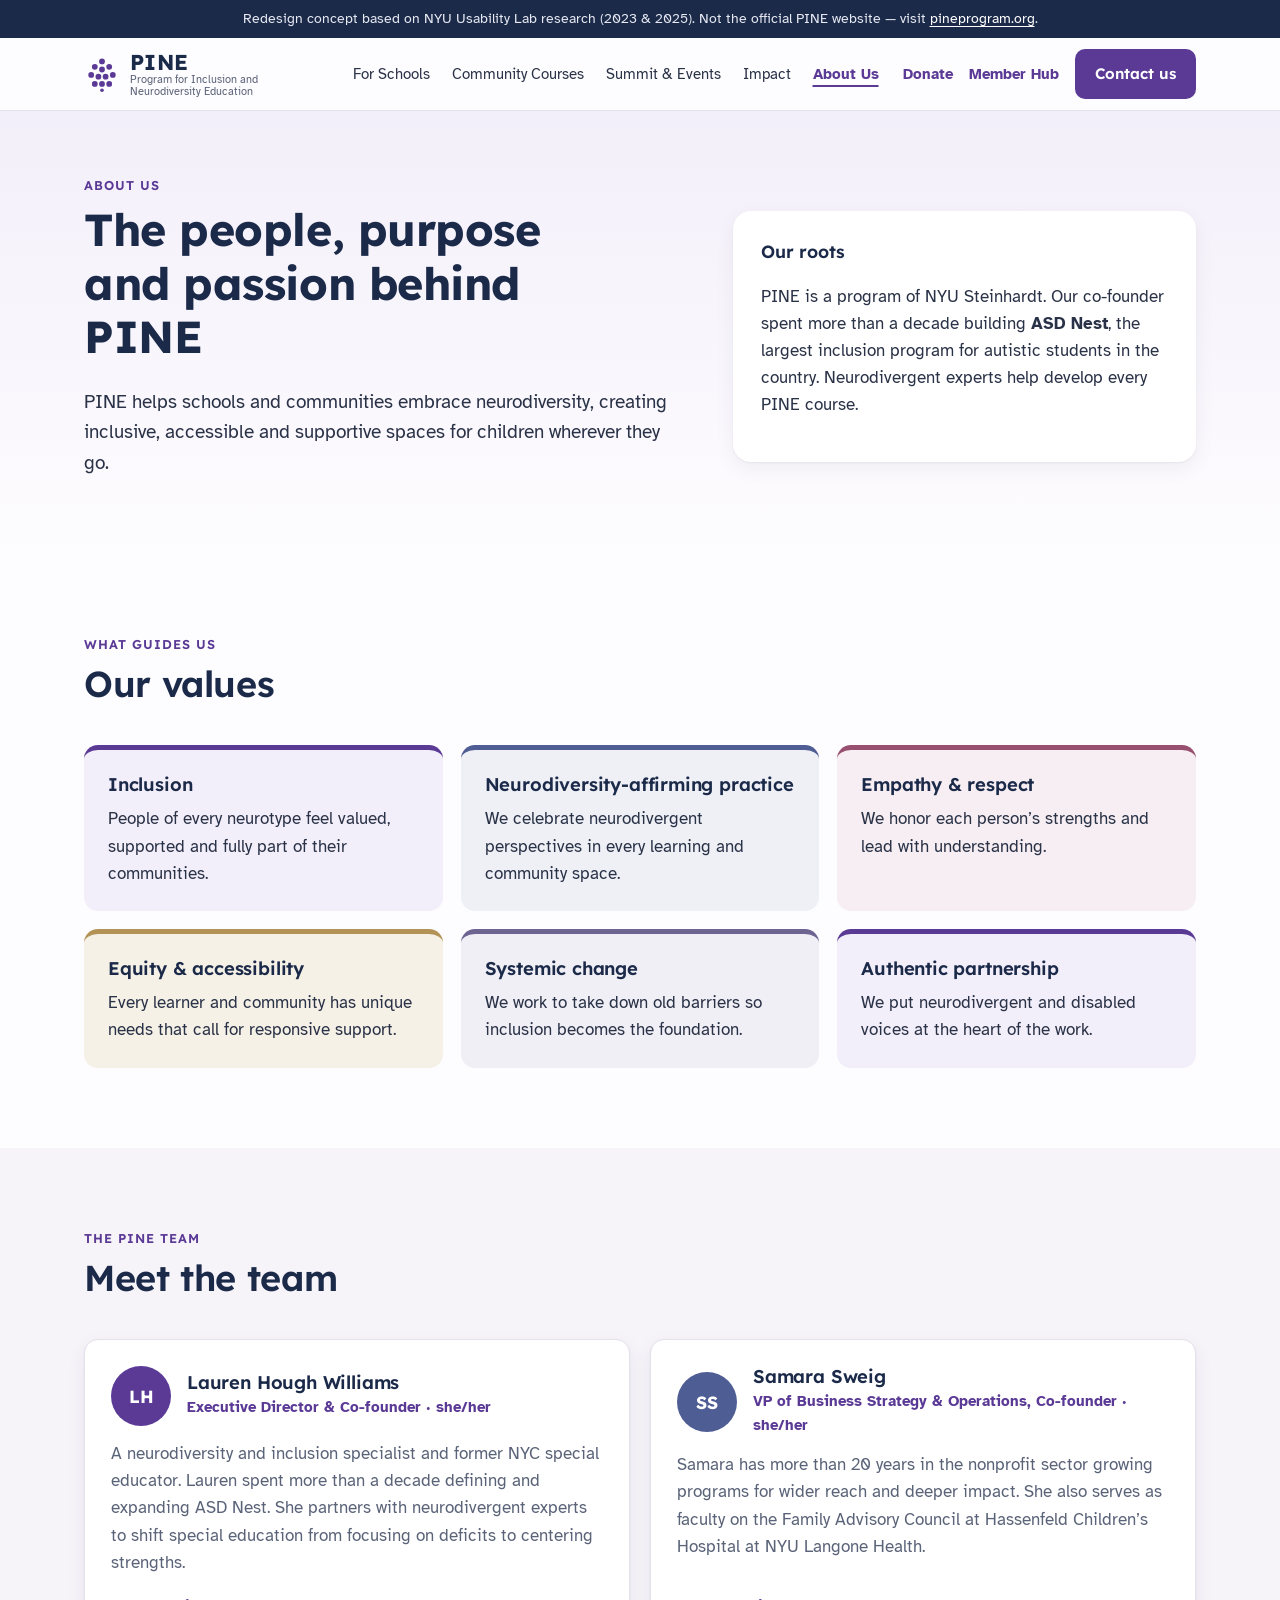
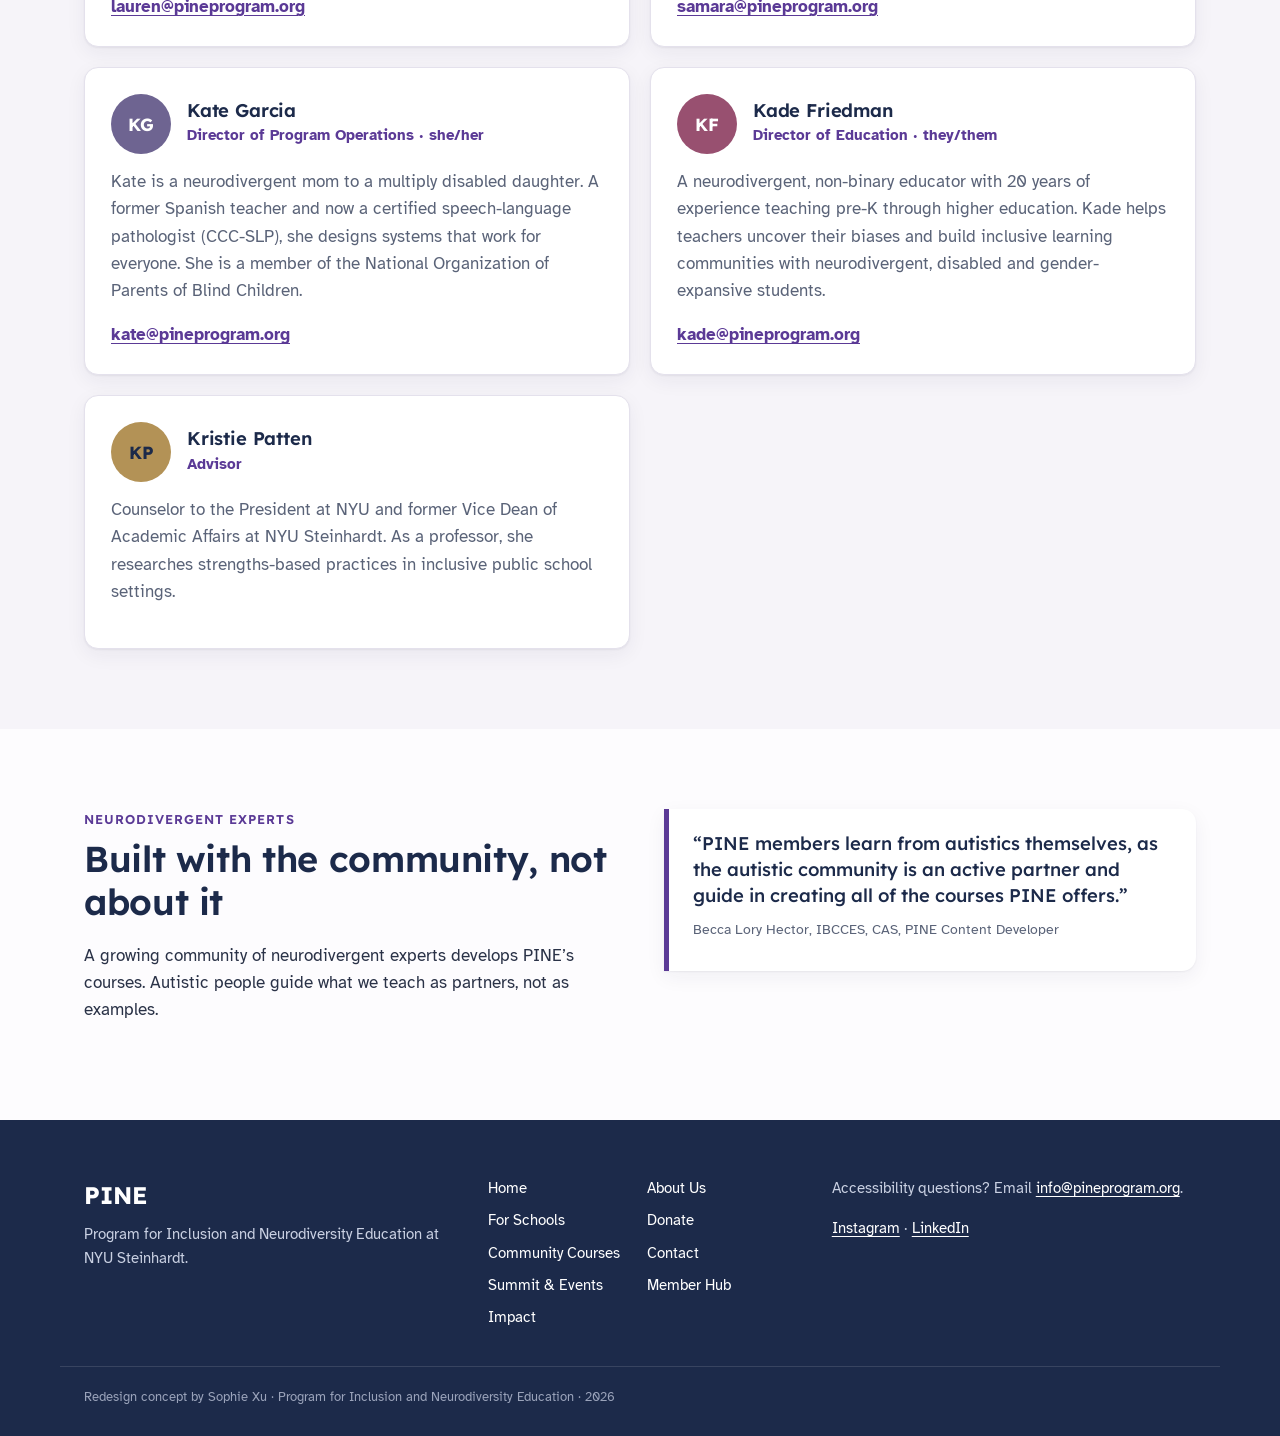
==== commit d89087fe: "Replace green accents, Title Case nav/footer, simpler footer note, larger hero quote Co-Authored-By:" ====
--- a/about.html
+++ b/about.html
@@ -41,7 +41,7 @@
           <li><a href="community.html">Community Courses</a></li>
           <li><a href="summit.html">Summit &amp; Events</a></li>
           <li><a href="impact.html">Impact</a></li>
-          <li><a href="about.html" aria-current="page">About</a></li>
+          <li><a href="about.html" aria-current="page">About Us</a></li>
         </ul>
         <div class="nav-actions">
           <a class="link-quiet" href="donate.html">Donate</a>
@@ -160,9 +160,9 @@
           <li><a href="index.html">Home</a></li>
           <li><a href="accelerator.html">For Schools</a></li>
           <li><a href="community.html">Community Courses</a></li>
-          <li><a href="summit.html">Summit &amp; events</a></li>
+          <li><a href="summit.html">Summit &amp; Events</a></li>
           <li><a href="impact.html">Impact</a></li>
-          <li><a href="about.html">About us</a></li>
+          <li><a href="about.html">About Us</a></li>
           <li><a href="donate.html">Donate</a></li>
           <li><a href="contact.html">Contact</a></li>
           <li><a href="https://pine.kdp.io/">Member Hub</a></li>
@@ -173,7 +173,7 @@
         <p class="social"><a href="https://www.instagram.com/pineprogram">Instagram</a> · <a href="https://www.linkedin.com/company/pineprogram">LinkedIn</a></p>
       </div>
     </div>
-    <p class="wrap footer-note">Redesign concept by Sophie Xu, based on NYU Usability Lab research. Statistics are from the PINE 2023–2024 Impact Report.</p>
+    <p class="wrap footer-note">Redesign concept by Sophie Xu · Program for Inclusion and Neurodiversity Education · 2026</p>
   </footer>
 
   <script src="site.js"></script>
--- a/styles.css
+++ b/styles.css
@@ -14,8 +14,8 @@
   --tint: #f6f4f9;
   --blue: #4f5d95;
   --blue-tint: #eef0f6;
-  --green: #3f7258;
-  --green-tint: #edf3ef;
+  --green: #6e6491;
+  --green-tint: #f1eff6;
   --yellow: #b39256;
   --yellow-tint: #f6f1e7;
   --red: #985070;
@@ -110,16 +110,17 @@
 
 /* Hero */
 .hero { position: relative; isolation: isolate; padding: 72px 0 64px; background: linear-gradient(180deg, var(--purple-tint) 0%, var(--bg) 100%); overflow: hidden; }
-.hero-grid { display: grid; grid-template-columns: 1.25fr 1fr; gap: 56px; align-items: center; }
+.hero-grid { display: grid; grid-template-columns: minmax(0, 1.75fr) minmax(0, 1fr); gap: 48px; align-items: center; }
+.hero-copy h1 { text-wrap: balance; }
 .lead { font-size: 1.2rem; color: var(--ink); max-width: 36em; }
 .hero-ctas { display: flex; flex-wrap: wrap; gap: 12px; margin: 28px 0; }
 .trust { display: flex; flex-wrap: wrap; gap: 8px 28px; list-style: none; padding: 0; margin: 0; color: var(--muted); font-size: .95rem; }
 .trust strong { color: var(--navy); font-family: var(--font-head); }
 
-.hero-quote { position: relative; margin: 0; background: #fff; border-radius: 20px; padding: 36px 32px 28px; box-shadow: var(--shadow); }
+.hero-quote { position: relative; margin: 0; background: #fff; border-radius: 20px; padding: 34px 30px 26px; box-shadow: var(--shadow); }
 .hero-quote .blob { position: absolute; z-index: -1; inset: -40px -60px auto auto; width: 280px; height: 280px; border-radius: 50%; background: radial-gradient(circle at 30% 30%, #ddd2f1 0 45%, transparent 46%), radial-gradient(circle at 70% 70%, #c3b3e3 0 40%, transparent 41%); opacity: .9; }
 .hero-quote blockquote { margin: 0 0 14px; }
-.hero-quote blockquote p { font-family: var(--font-head); font-size: 1.45rem; line-height: 1.35; color: var(--navy); font-weight: 500; margin: 0; }
+.hero-quote blockquote p { font-family: var(--font-head); font-size: 1.38rem; line-height: 1.35; color: var(--navy); font-weight: 500; margin: 0; }
 .hero-quote blockquote p::before { content: ""; display: block; width: 44px; height: 6px; border-radius: 3px; background: var(--purple); margin-bottom: 18px; }
 .hero-quote figcaption { color: var(--muted); font-size: .9rem; margin-bottom: 14px; }
 .quote-more { font-weight: 700; text-decoration: none; }
@@ -331,7 +332,7 @@
 @media (max-width: 420px) { .fact-card > div { grid-template-columns: 1fr; gap: 2px; } }
 
 .pill-list { list-style: none; margin: 0; padding: 0; display: flex; flex-wrap: wrap; gap: 8px; }
-.pill-list li { background: var(--green-tint); color: #1f5e3d; border-radius: 99px; padding: 6px 14px; font-size: .92rem; font-weight: 700; }
+.pill-list li { background: var(--green-tint); color: #4a3f6e; border-radius: 99px; padding: 6px 14px; font-size: .92rem; font-weight: 700; }
 
 .steps { list-style: none; margin: 0; padding: 0; display: grid; grid-template-columns: repeat(4, 1fr); gap: 20px; }
 .step { background: #fff; border: 1px solid var(--line); border-radius: var(--radius); padding: 26px 22px; box-shadow: var(--shadow); }
@@ -357,7 +358,7 @@
 .date-card.is-full { border-top-color: var(--line); background: var(--tint); box-shadow: none; }
 .date-top { display: flex; justify-content: space-between; align-items: center; gap: 12px; margin-bottom: 8px; }
 .date-top h3 { margin: 0; }
-.badge { font-size: .78rem; font-weight: 700; padding: 3px 10px; border-radius: 99px; background: var(--green-tint); color: #1f5e3d; }
+.badge { font-size: .78rem; font-weight: 700; padding: 3px 10px; border-radius: 99px; background: var(--green-tint); color: #4a3f6e; }
 .badge-full { background: #e6e3ec; color: #4a5266; }
 @media (max-width: 820px) { .date-grid { grid-template-columns: 1fr; } }
 
@@ -493,12 +494,12 @@
 .role-legend { list-style: none; margin: 14px 0 0; padding: 0; display: flex; flex-wrap: wrap; gap: 8px 22px; font-size: .92rem; color: var(--ink); }
 .role-legend i { display: inline-block; width: 11px; height: 11px; border-radius: 2px; margin-right: 6px; }
 .rb1 { background: #3f2670; } .rb2 { background: #5b3a96; } .rb3 { background: #7d61b3; } .rb4 { background: #9d86c9; }
-.rb5 { background: #bcaedc; } .rb6 { background: #3f7258; } .rb7 { background: #9aa39e; }
+.rb5 { background: #bcaedc; } .rb6 { background: #6f7896; } .rb7 { background: #c9c6d1; }
 
 /* Case study cards: place, title, labelled result, how, then the quote */
 .case-cards { list-style: none; margin: 0; padding: 0; display: grid; grid-template-columns: repeat(3, 1fr); gap: 20px; }
 .case-card { height: 100%; display: flex; flex-direction: column; background: #fff; border: 1px solid var(--line); border-top: 5px solid var(--purple); border-radius: var(--radius); padding: 26px; box-shadow: var(--shadow); }
-.case-cards li:nth-child(2) .case-card { border-top-color: var(--green); }
+.case-cards li:nth-child(2) .case-card { border-top-color: #a996d6; }
 .case-cards li:nth-child(3) .case-card { border-top-color: var(--blue); }
 .change-place { font-size: .8rem; font-weight: 700; letter-spacing: .05em; text-transform: uppercase; color: var(--muted); margin: 0 0 8px; }
 .case-card h3 { font-size: 1.2rem; margin-bottom: 16px; }
@@ -540,3 +541,18 @@
 /* Impact report */
 .report-cta { display: flex; flex-wrap: wrap; align-items: center; justify-content: space-between; gap: 16px 32px; margin-top: 28px; padding: 24px 26px; background: rgba(255,255,255,.07); border-radius: var(--radius); }
 .report-cta p { margin: 0; color: #c9d0e2; max-width: 44em; }
+
+/* ---------- Homepage: clickable "look inside the courses" cards ---------- */
+.topic-grid { list-style: none; margin: 0; padding: 0; display: grid; grid-template-columns: repeat(3, 1fr); gap: 16px; }
+.topic-card { width: 100%; height: 100%; min-height: 170px; text-align: left; font: inherit; cursor: pointer; border-radius: var(--radius); padding: 22px 20px; display: flex; flex-direction: column; gap: 6px; border: 1px solid var(--line); color: var(--ink); transition: transform .15s, box-shadow .15s; }
+.topic-card:hover { transform: translateY(-2px); box-shadow: var(--shadow); }
+.topic-card strong { font-family: var(--font-head); font-size: 1.1rem; color: var(--navy); line-height: 1.25; margin-top: 8px; }
+.topic-card > span:not(.tag):not(.topic-more) { color: var(--muted); font-size: .94rem; }
+.topic-card .tag { margin-bottom: 0; }
+.topic-more { margin-top: auto; padding-top: 8px; font-weight: 700; color: var(--purple); font-size: .92rem; }
+.t6 { background: var(--tint); }
+@media (max-width: 900px) { .topic-grid { grid-template-columns: 1fr 1fr; } }
+@media (max-width: 560px) { .topic-grid { grid-template-columns: 1fr; } }
+.sd-lead { font-size: 1.08rem; line-height: 1.6; margin: 0 0 22px; color: var(--ink); max-width: 44em; }
+.sd-quote-alt { border-left-color: var(--blue); }
+.sd-quote-alt p { font-size: 1.02rem; }
